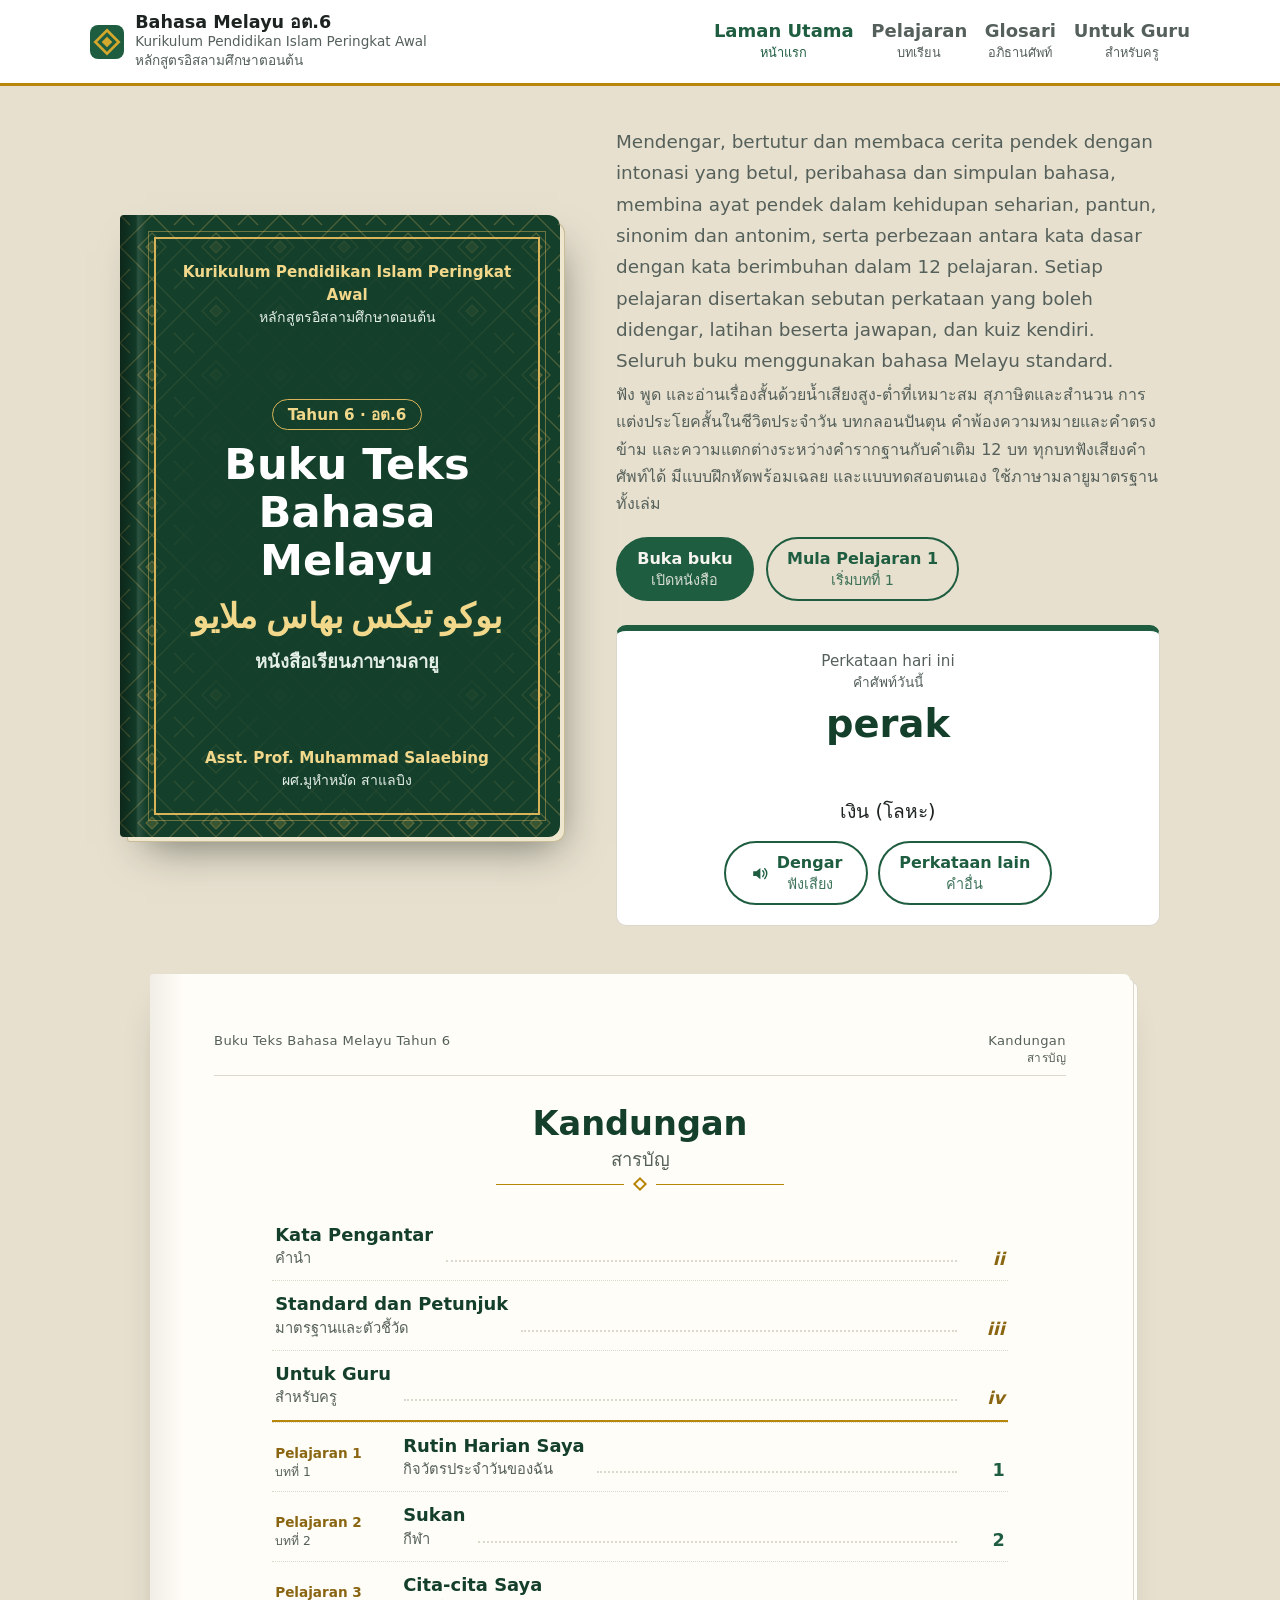
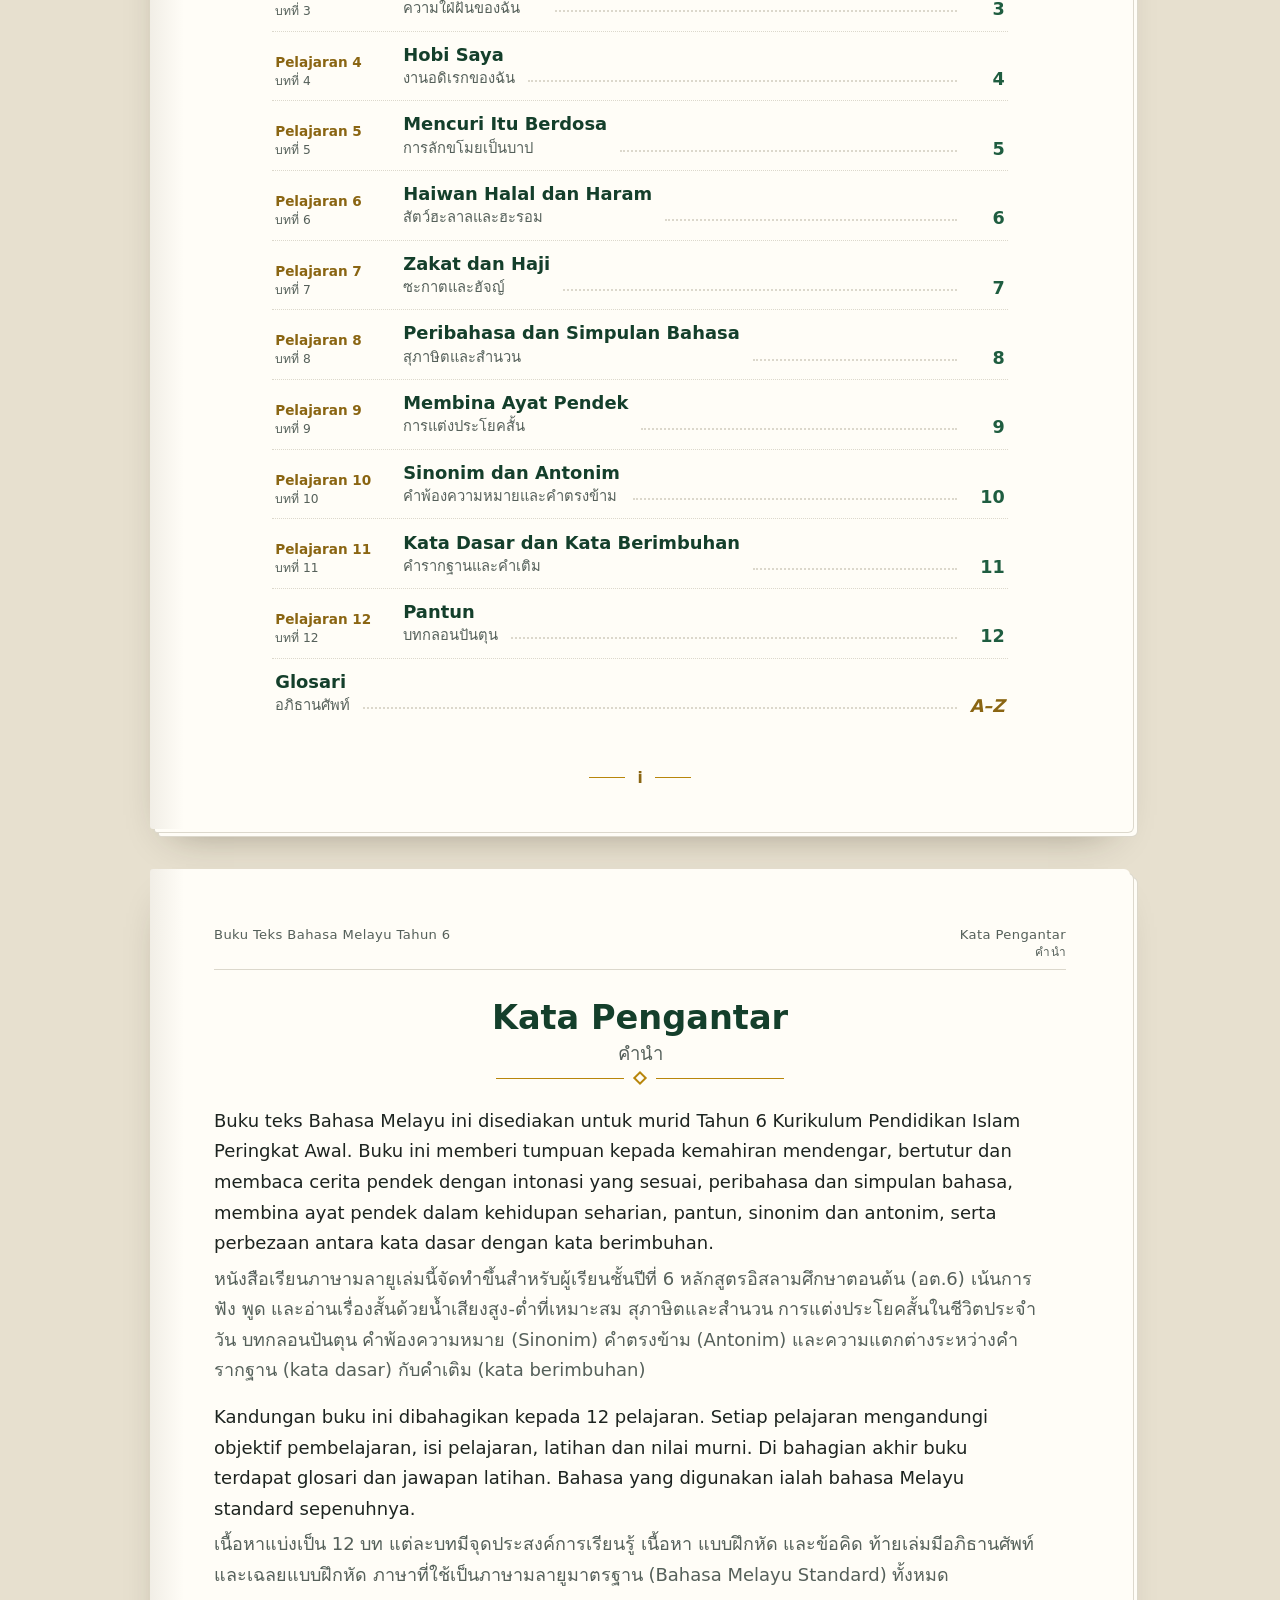
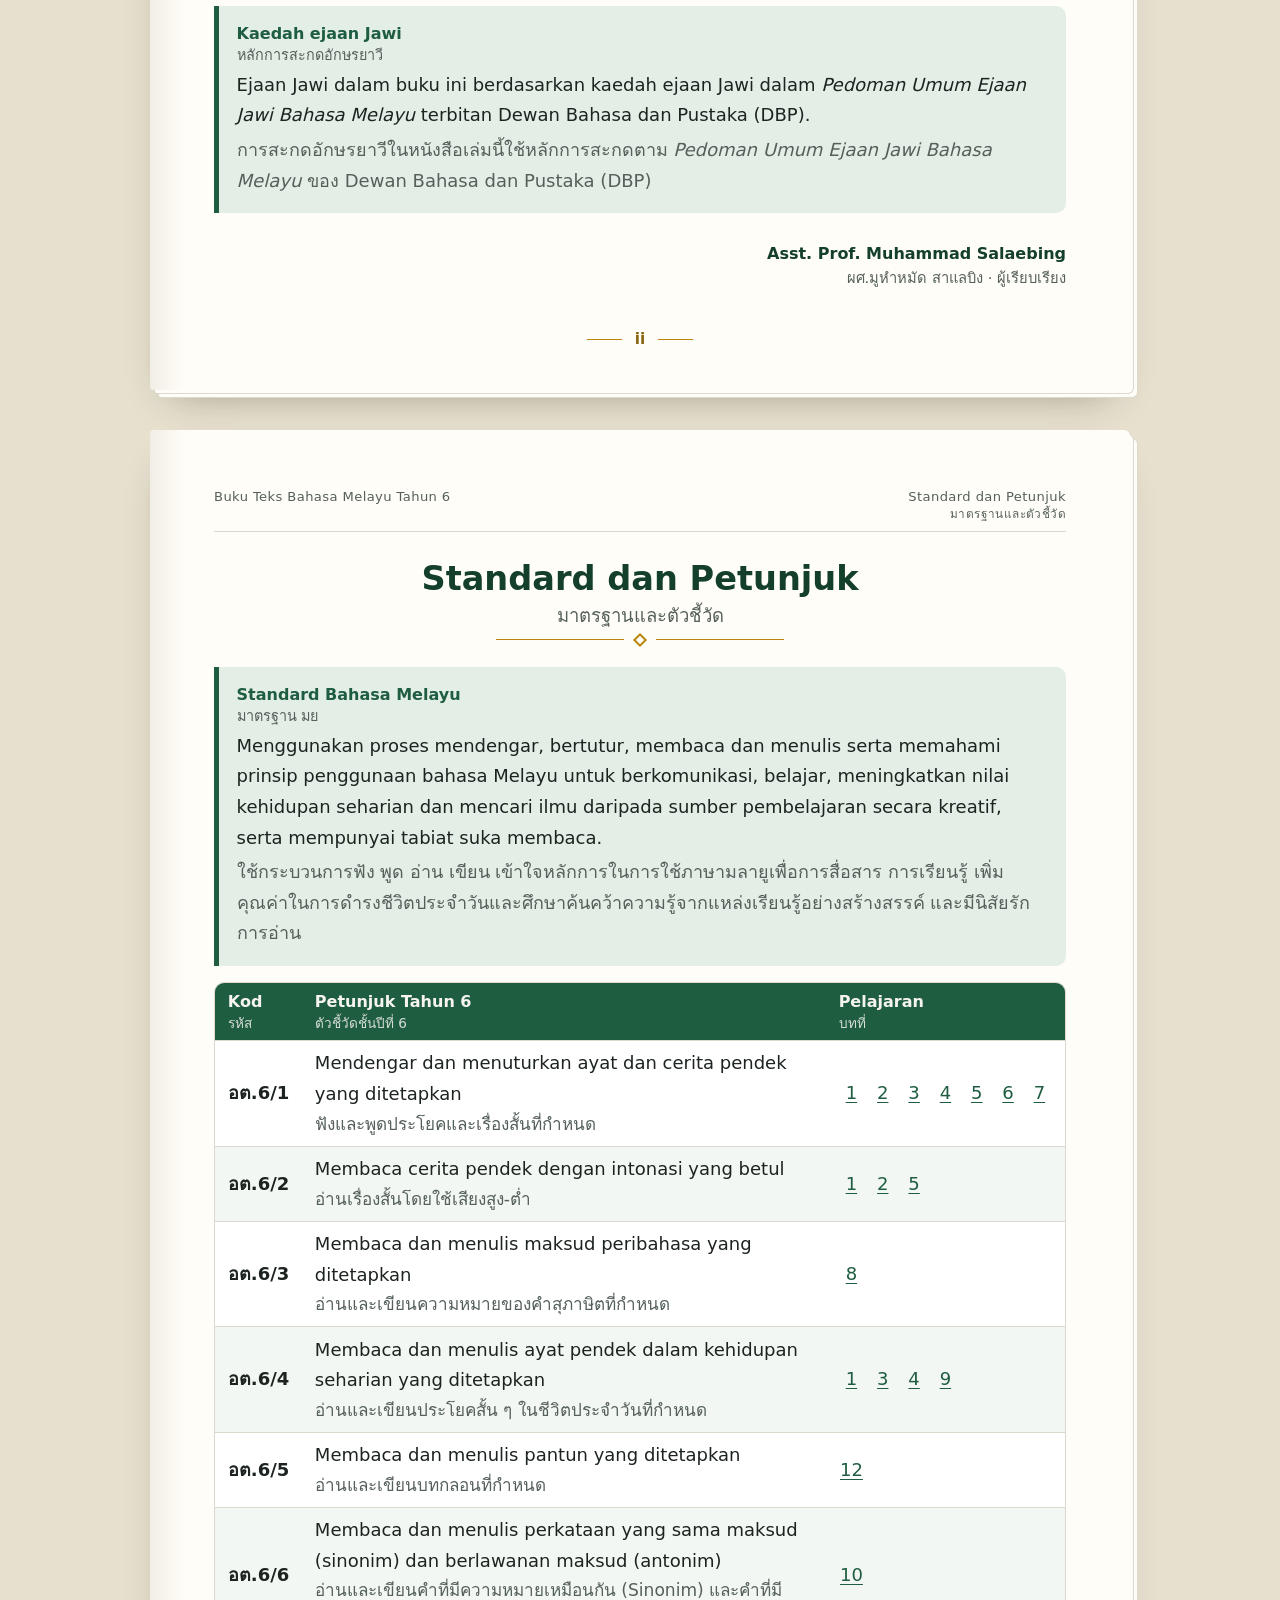
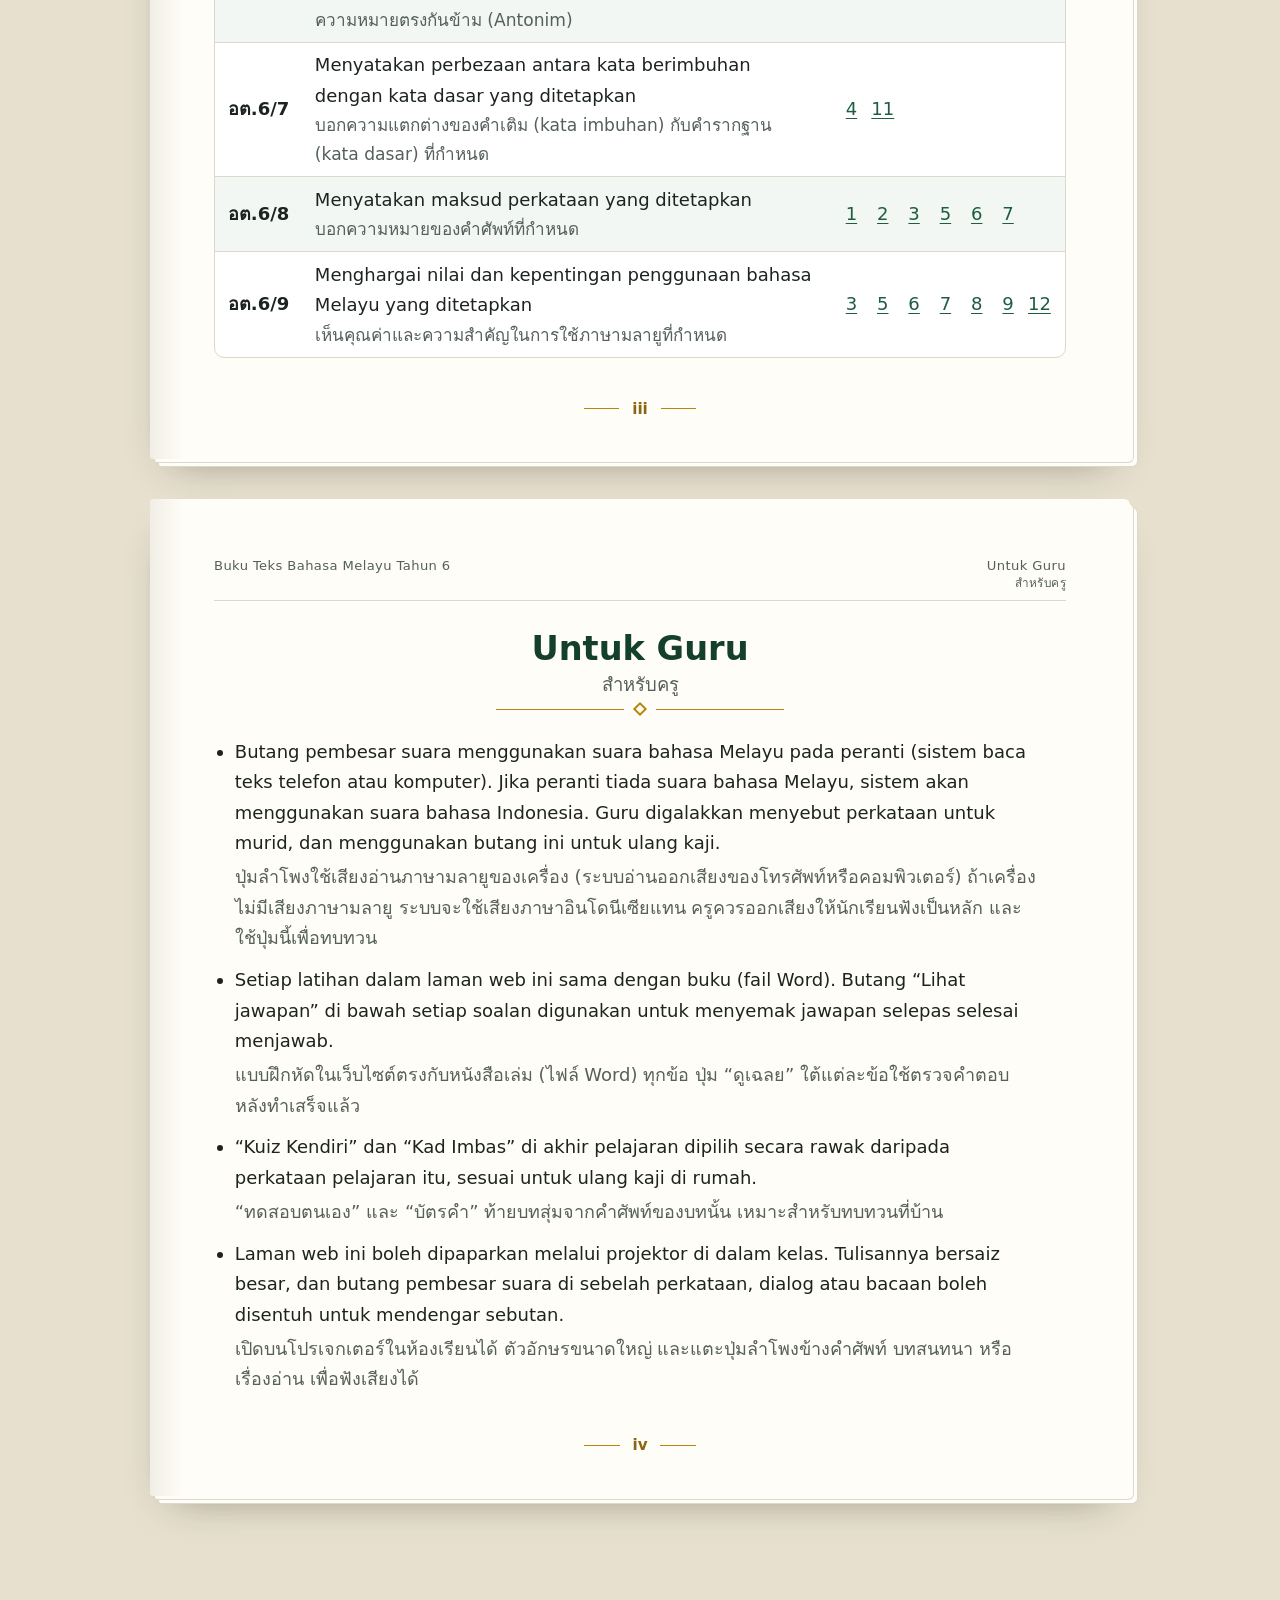
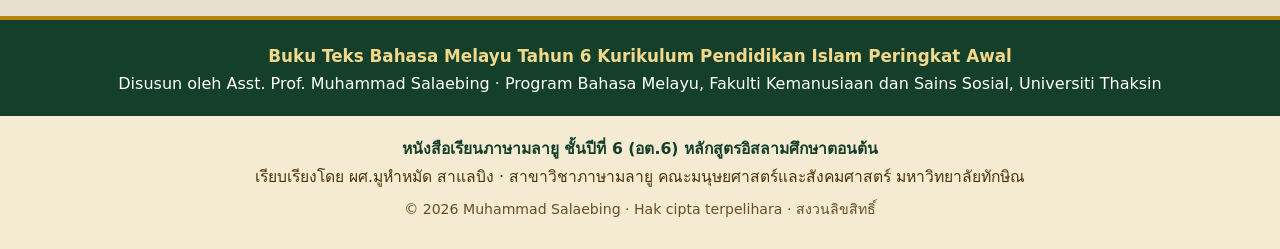
==== index.html @ 243a4817 "Laman buku teks Bahasa Melayu Tahun 6 (12 pelajaran) Laman web buku teks dwibahasa (Melayu–Thai) den" ====
<!doctype html>
<html lang="th">
<head>
<meta charset="utf-8">
<meta name="viewport" content="width=device-width, initial-scale=1">
<meta http-equiv="Content-Security-Policy" content="default-src 'self'; script-src 'self' https://gc.zgo.at; style-src 'self' 'unsafe-inline' https://fonts.googleapis.com; font-src 'self' https://fonts.gstatic.com; img-src 'self' data: https://buku-bm-at6.goatcounter.com; connect-src 'self' https://buku-bm-at6.goatcounter.com; media-src 'self'; object-src 'none'; base-uri 'self'; form-action 'none'; upgrade-insecure-requests">
<meta name="referrer" content="strict-origin-when-cross-origin">
<title>Buku Teks Bahasa Melayu Tahun 6 · หนังสือเรียนภาษามลายู อต.6 — Kurikulum Pendidikan Islam Peringkat Awal · หลักสูตรอิสลามศึกษาตอนต้น</title>
<meta name="description" content="Buku teks Bahasa Melayu Tahun 6 dalam tulisan Rumi dan Jawi: 12 pelajaran, sebutan audio, latihan, kuiz dan PDF. หนังสือเรียนภาษามลายู ชั้นปีที่ 6 (อต.6) หลักสูตรอิสลามศึกษาตอนต้น 12 บท พร้อมเสียงอ่าน แบบฝึกหัด แบบทดสอบ และ PDF">
<link rel="canonical" href="https://salaebing-bahasa.github.io/buku-bm-at6/">
<meta name="author" content="Muhammad Salaebing (ผศ.มูหำหมัด สาแลบิง)">
<meta property="og:type" content="website">
<meta property="og:site_name" content="Buku Teks Bahasa Melayu Tahun 6 · หนังสือเรียนภาษามลายู อต.6">
<meta property="og:title" content="Buku Teks Bahasa Melayu Tahun 6 · หนังสือเรียนภาษามลายู อต.6 — Kurikulum Pendidikan Islam Peringkat Awal · หลักสูตรอิสลามศึกษาตอนต้น">
<meta property="og:description" content="Buku teks Bahasa Melayu Tahun 6 dalam tulisan Rumi dan Jawi: 12 pelajaran, sebutan audio, latihan, kuiz dan PDF. หนังสือเรียนภาษามลายู ชั้นปีที่ 6 (อต.6) หลักสูตรอิสลามศึกษาตอนต้น 12 บท พร้อมเสียงอ่าน แบบฝึกหัด แบบทดสอบ และ PDF">
<meta property="og:url" content="https://salaebing-bahasa.github.io/buku-bm-at6/">
<meta property="og:image" content="https://salaebing-bahasa.github.io/buku-bm-at6/assets/share.png">
<meta property="og:image:width" content="1200">
<meta property="og:image:height" content="630">
<meta property="og:locale" content="th_TH">
<meta property="og:locale:alternate" content="ms_MY">
<meta name="twitter:card" content="summary_large_image">
<script type="application/ld+json">{"@context":"https://schema.org","@type":"Book","name":"Buku Teks Bahasa Melayu Tahun 6","alternateName":"หนังสือเรียนภาษามลายู อต.6","url":"https://salaebing-bahasa.github.io/buku-bm-at6/","inLanguage":["ms","th"],"author":{"@type":"Person","name":"Muhammad Salaebing","alternateName":"ผศ.มูหำหมัด สาแลบิง","jobTitle":"Assistant Professor","affiliation":{"@type":"CollegeOrUniversity","name":"Thaksin University","alternateName":"มหาวิทยาลัยทักษิณ"}},"educationalLevel":"Tahun 6 (อต.6)","audience":{"@type":"EducationalAudience","educationalRole":"student"},"isAccessibleForFree":true,"description":"Buku teks Bahasa Melayu Tahun 6, Kurikulum Pendidikan Islam Peringkat Awal · หนังสือเรียนภาษามลายู ชั้นปีที่ 6 หลักสูตรอิสลามศึกษาตอนต้น","hasPart":[{"@type":"LearningResource","position":1,"name":"Rutin Harian Saya (กิจวัตรประจำวันของฉัน)","url":"https://salaebing-bahasa.github.io/buku-bm-at6/pelajaran/01.html"},{"@type":"LearningResource","position":2,"name":"Sukan (กีฬา)","url":"https://salaebing-bahasa.github.io/buku-bm-at6/pelajaran/02.html"},{"@type":"LearningResource","position":3,"name":"Cita-cita Saya (ความใฝ่ฝันของฉัน)","url":"https://salaebing-bahasa.github.io/buku-bm-at6/pelajaran/03.html"},{"@type":"LearningResource","position":4,"name":"Hobi Saya (งานอดิเรกของฉัน)","url":"https://salaebing-bahasa.github.io/buku-bm-at6/pelajaran/04.html"},{"@type":"LearningResource","position":5,"name":"Mencuri Itu Berdosa (การลักขโมยเป็นบาป)","url":"https://salaebing-bahasa.github.io/buku-bm-at6/pelajaran/05.html"},{"@type":"LearningResource","position":6,"name":"Haiwan Halal dan Haram (สัตว์ฮะลาลและฮะรอม)","url":"https://salaebing-bahasa.github.io/buku-bm-at6/pelajaran/06.html"},{"@type":"LearningResource","position":7,"name":"Zakat dan Haji (ซะกาตและฮัจญ์)","url":"https://salaebing-bahasa.github.io/buku-bm-at6/pelajaran/07.html"},{"@type":"LearningResource","position":8,"name":"Peribahasa dan Simpulan Bahasa (สุภาษิตและสำนวน)","url":"https://salaebing-bahasa.github.io/buku-bm-at6/pelajaran/08.html"},{"@type":"LearningResource","position":9,"name":"Membina Ayat Pendek (การแต่งประโยคสั้น)","url":"https://salaebing-bahasa.github.io/buku-bm-at6/pelajaran/09.html"},{"@type":"LearningResource","position":10,"name":"Sinonim dan Antonim (คำพ้องความหมายและคำตรงข้าม)","url":"https://salaebing-bahasa.github.io/buku-bm-at6/pelajaran/10.html"},{"@type":"LearningResource","position":11,"name":"Kata Dasar dan Kata Berimbuhan (คำรากฐานและคำเติม)","url":"https://salaebing-bahasa.github.io/buku-bm-at6/pelajaran/11.html"},{"@type":"LearningResource","position":12,"name":"Pantun (บทกลอนปันตุน)","url":"https://salaebing-bahasa.github.io/buku-bm-at6/pelajaran/12.html"}]}</script>
<link rel="preconnect" href="https://fonts.googleapis.com"><link rel="preconnect" href="https://fonts.gstatic.com" crossorigin><link href="https://fonts.googleapis.com/css2?family=Bai+Jamjuree:wght@500;600;700&family=Noto+Naskh+Arabic:wght@400;600&family=Sarabun:ital,wght@0,400;0,600;1,400&display=swap" rel="stylesheet">
<link rel="stylesheet" href="assets/style.css">
<link rel="icon" href="assets/favicon.svg" type="image/svg+xml">
</head>
<body>
<a class="skip" href="#isi"><span class="bi"><span lang="ms">Langkau ke kandungan</span><span class="tr">ข้ามไปยังเนื้อหา</span></span></a>
<header class="site-head">
  <a class="brand" href="index.html"><span class="mark" aria-hidden="true"></span><span>Bahasa Melayu อต.6<small lang="ms">Kurikulum Pendidikan Islam Peringkat Awal</small><small>หลักสูตรอิสลามศึกษาตอนต้น</small></span></a>
  <nav aria-label="Menu utama · เมนูหลัก"><a href="index.html" aria-current="page"><span lang="ms">Laman Utama</span><small>หน้าแรก</small></a><a href="index.html#pelajaran"><span lang="ms">Pelajaran</span><small>บทเรียน</small></a><a href="glosari.html"><span lang="ms">Glosari</span><small>อภิธานศัพท์</small></a><a href="index.html#guru"><span lang="ms">Untuk Guru</span><small>สำหรับครู</small></a></nav>
</header>
<main id="isi">

<section class="cover-wrap">
  <div class="cover">
    <div class="cv-frame">
      <p class="cv-top"><span lang="ms">Kurikulum Pendidikan Islam Peringkat Awal</span><span class="cv-th">หลักสูตรอิสลามศึกษาตอนต้น</span></p>
      <div class="cv-mid">
        <p class="cv-year"><span lang="ms">Tahun 6</span> · อต.6</p>
        <h1><span lang="ms">Buku Teks<br>Bahasa Melayu</span></h1>
        <p class="cv-jw" lang="ms-Arab" dir="rtl">بوکو تيکس بهاس ملايو</p>
        <p class="cv-th-title">หนังสือเรียนภาษามลายู</p>
      </div>
      <p class="cv-author"><span lang="ms">Asst. Prof. Muhammad Salaebing</span><span class="cv-th">ผศ.มูหำหมัด สาแลบิง</span></p>
    </div>
  </div>
  <div class="cover-side">
    <div class="dw lede"><p lang="ms">Mendengar, bertutur dan membaca cerita pendek dengan intonasi yang betul, peribahasa dan simpulan bahasa, membina ayat pendek dalam kehidupan seharian, pantun, sinonim dan antonim, serta perbezaan antara kata dasar dengan kata berimbuhan dalam 12 pelajaran. Setiap pelajaran disertakan sebutan perkataan yang boleh didengar, latihan beserta jawapan, dan kuiz kendiri. Seluruh buku menggunakan bahasa Melayu standard.</p><p class="tr">ฟัง พูด และอ่านเรื่องสั้นด้วยน้ำเสียงสูง-ต่ำที่เหมาะสม สุภาษิตและสำนวน การแต่งประโยคสั้นในชีวิตประจำวัน บทกลอนปันตุน คำพ้องความหมายและคำตรงข้าม และความแตกต่างระหว่างคำรากฐานกับคำเติม 12 บท ทุกบทฟังเสียงคำศัพท์ได้ มีแบบฝึกหัดพร้อมเฉลย และแบบทดสอบตนเอง ใช้ภาษามลายูมาตรฐานทั้งเล่ม</p></div>
    <div class="actions"><a class="btn" href="#pelajaran"><span class="bi"><span lang="ms">Buka buku</span><span class="tr">เปิดหนังสือ</span></span></a><a class="btn-ghost" href="pelajaran/01.html"><span class="bi"><span lang="ms">Mula Pelajaran 1</span><span class="tr">เริ่มบทที่ 1</span></span></a></div>
    <figure class="word" aria-live="polite">
      <p class="word-label"><span class="bi"><span lang="ms">Perkataan hari ini</span><span class="tr">คำศัพท์วันนี้</span></span></p>
      <img class="w-pic" id="w-pic" src="" alt="" width="84" height="84" hidden>
      <p class="w-ms" id="w-ms">—</p>
      <p class="w-jw jw" id="w-jw" lang="ms-Arab" dir="rtl"></p>
      <p class="w-th" id="w-th"></p>
      <div class="word-foot"><button type="button" class="btn-ghost" id="w-say"><svg viewBox="0 0 24 24" aria-hidden="true"><path d="M4 9h4l5-4v14l-5-4H4z" fill="currentColor"/><path d="M16 8.5a5 5 0 0 1 0 7M18.5 6a8.5 8.5 0 0 1 0 12" fill="none" stroke="currentColor" stroke-width="1.8" stroke-linecap="round"/></svg><span><span class="bi"><span lang="ms">Dengar</span><span class="tr">ฟังเสียง</span></span></span></button><button type="button" class="btn-ghost" id="w-next"><span class="bi"><span lang="ms">Perkataan lain</span><span class="tr">คำอื่น</span></span></button></div>
    </figure>
  </div>
  <script type="application/json" id="words">[{"ms":"badminton","th":"แบดมินตัน","img":"badminton","unit":2},{"ms":"bangun","th":"ตื่นนอน","img":"bangun","unit":1},{"ms":"berat","th":"หนัก","unit":8},{"ms":"berdosa","th":"เป็นบาป","unit":5},{"ms":"berenang","th":"ว่ายน้ำ","img":"berenang","unit":2},{"ms":"berjumpa","th":"พบกัน","img":"berjumpa","unit":12},{"ms":"berkebun","th":"ทำสวน","img":"berkebun","unit":4},{"ms":"berkhat","th":"เขียนอักษรวิจิตร (คัต)","unit":4},{"ms":"berkuku tajam","th":"มีกรงเล็บแหลมคม","unit":6},{"ms":"berlari","th":"วิ่ง","img":"berlari","unit":2},{"ms":"bersaie","th":"เดินสะแอ","unit":7},{"ms":"bersalah","th":"รู้สึกผิด","unit":5},{"ms":"bersarapan","th":"รับประทานอาหารเช้า","img":"bersarapan","unit":1},{"ms":"bertaring","th":"มีเขี้ยว","unit":6},{"ms":"bertawaf","th":"เดินเวียนรอบกะอ์บะฮ์ (เฏาะวาฟ)","unit":7},{"ms":"berwukuf","th":"พักที่อะเราะฟะฮ์ (วุกูฟ)","unit":7},{"ms":"binatang ternakan","th":"สัตว์เลี้ยงในฟาร์ม ปศุสัตว์","img":"binatang-ternakan","unit":7},{"ms":"bola sepak","th":"ฟุตบอล","img":"bola-sepak","unit":2},{"ms":"budi","th":"ความดี คุณธรรม","unit":12},{"ms":"cita-cita","th":"ความใฝ่ฝัน","unit":3},{"ms":"dijinjing","th":"ถูกหิ้ว (ด้วยมือ)","unit":8},{"ms":"dikenang","th":"ถูกจดจำ ระลึกถึง","unit":12},{"ms":"dipikul","th":"ถูกแบก (ด้วยไหล่)","unit":8},{"ms":"disembelih","th":"ถูกเชือด","unit":6},{"ms":"doktor","th":"แพทย์","img":"doktor","unit":3},{"ms":"emas","th":"ทองคำ","img":"emas","unit":7},{"ms":"fakir miskin","th":"คนยากจนขัดสน","unit":7},{"ms":"guru / ustaz","th":"ครู / ครูสอนศาสนา","img":"guru","unit":3},{"ms":"haiwan","th":"สัตว์","unit":6},{"ms":"hobi","th":"งานอดิเรก","unit":4},{"ms":"imam","th":"อิหม่าม","unit":3},{"ms":"jemaah haji","th":"ผู้แสวงบุญ (ฮุจญาจ)","unit":7},{"ms":"jururawat","th":"พยาบาล","img":"jururawat","unit":3},{"ms":"jurutera","th":"วิศวกร","img":"jurutera","unit":3},{"ms":"kalah","th":"แพ้","img":"kalah","unit":2},{"ms":"kerja rumah","th":"การบ้าน","img":"kerja-rumah","unit":1},{"ms":"mampu","th":"มีความสามารถ","unit":7},{"ms":"melukis","th":"วาดภาพ","img":"melukis","unit":4},{"ms":"memaafkan","th":"ให้อภัย","unit":5},{"ms":"memanah","th":"ยิงธนู","img":"memanah","unit":2},{"ms":"memancing","th":"ตกปลา","img":"memancing","unit":4},{"ms":"memasak","th":"ทำอาหาร","img":"memasak","unit":4},{"ms":"membaca","th":"อ่านหนังสือ","img":"membaca","unit":4},{"ms":"meminta maaf","th":"ขอโทษ","unit":5},{"ms":"memulangkan","th":"ส่งคืน","unit":5},{"ms":"menang","th":"ชนะ","img":"menang","unit":2},{"ms":"mencuri","th":"ขโมย","unit":5},{"ms":"mengaji","th":"อ่านอัลกุรอาน","unit":1},{"ms":"mengambil wuduk","th":"อาบน้ำละหมาด","unit":1},{"ms":"menulis","th":"เขียน","img":"menulis","unit":4},{"ms":"menumpang","th":"อาศัย ขอใช้","unit":12},{"ms":"menunaikan haji","th":"ประกอบพิธีฮัจญ์","unit":7},{"ms":"menunggang kuda","th":"ขี่ม้า","img":"menunggang-kuda","unit":2},{"ms":"nelayan","th":"ชาวประมง","img":"nelayan","unit":3},{"ms":"padi","th":"ข้าวเปลือก","img":"padi","unit":7},{"ms":"pakaian ihram","th":"ชุดเอียะห์รอม","unit":7},{"ms":"pasukan","th":"ทีม","unit":2},{"ms":"peliharaan","th":"สัตว์เลี้ยง","unit":6},{"ms":"pencuri","th":"ขโมย (ผู้ขโมย)","unit":5},{"ms":"peniaga","th":"พ่อค้า แม่ค้า","img":"peniaga","unit":3},{"ms":"perak","th":"เงิน (โลหะ)","unit":7},{"ms":"petani","th":"ชาวนา เกษตรกร","img":"petani","unit":3},{"ms":"polis","th":"ตำรวจ","img":"polis","unit":3},{"ms":"ringan","th":"เบา","img":"ringan","unit":8},{"ms":"rutin harian","th":"กิจวัตรประจำวัน","unit":1},{"ms":"sepak takraw","th":"ตะกร้อ","img":"sepak-takraw","unit":2},{"ms":"sumur","th":"บ่อน้ำ","unit":12},{"ms":"tanpa izin","th":"โดยไม่ได้รับอนุญาต","unit":5},{"ms":"tekun","th":"ขยัน ตั้งใจ","unit":1},{"ms":"zakat fitrah","th":"ซะกาตฟิฏเราะฮ์","unit":7},{"ms":"zakat harta","th":"ซะกาตทรัพย์สิน","unit":7}]</script>
</section>

<article class="sheet" id="pelajaran">
  <p class="running" aria-hidden="true"><span lang="ms">Buku Teks Bahasa Melayu Tahun 6</span><span><span class="bi"><span lang="ms">Kandungan</span><span class="tr">สารบัญ</span></span></span></p>
  <h2 class="sheet-title"><span lang="ms">Kandungan</span><span class="h-th">สารบัญ</span></h2>
  <p class="orn" aria-hidden="true"><span></span></p>
  <ol class="toc"><li class="toc-front"><a href="#pengenalan"><span class="toc-t"><span lang="ms">Kata Pengantar</span><small>คำนำ</small></span><span class="toc-dots"></span><span class="toc-pg">ii</span></a></li><li class="toc-front"><a href="#standard"><span class="toc-t"><span lang="ms">Standard dan Petunjuk</span><small>มาตรฐานและตัวชี้วัด</small></span><span class="toc-dots"></span><span class="toc-pg">iii</span></a></li><li class="toc-front"><a href="#guru"><span class="toc-t"><span lang="ms">Untuk Guru</span><small>สำหรับครู</small></span><span class="toc-dots"></span><span class="toc-pg">iv</span></a></li><li><a href="pelajaran/01.html"><span class="toc-k"><span class="bi"><span lang="ms">Pelajaran 1</span><span class="tr">บทที่ 1</span></span></span><span class="toc-t">Rutin Harian Saya<small>กิจวัตรประจำวันของฉัน</small></span><span class="toc-dots"></span><span class="toc-pg">1</span></a></li><li><a href="pelajaran/02.html"><span class="toc-k"><span class="bi"><span lang="ms">Pelajaran 2</span><span class="tr">บทที่ 2</span></span></span><span class="toc-t">Sukan<small>กีฬา</small></span><span class="toc-dots"></span><span class="toc-pg">2</span></a></li><li><a href="pelajaran/03.html"><span class="toc-k"><span class="bi"><span lang="ms">Pelajaran 3</span><span class="tr">บทที่ 3</span></span></span><span class="toc-t">Cita-cita Saya<small>ความใฝ่ฝันของฉัน</small></span><span class="toc-dots"></span><span class="toc-pg">3</span></a></li><li><a href="pelajaran/04.html"><span class="toc-k"><span class="bi"><span lang="ms">Pelajaran 4</span><span class="tr">บทที่ 4</span></span></span><span class="toc-t">Hobi Saya<small>งานอดิเรกของฉัน</small></span><span class="toc-dots"></span><span class="toc-pg">4</span></a></li><li><a href="pelajaran/05.html"><span class="toc-k"><span class="bi"><span lang="ms">Pelajaran 5</span><span class="tr">บทที่ 5</span></span></span><span class="toc-t">Mencuri Itu Berdosa<small>การลักขโมยเป็นบาป</small></span><span class="toc-dots"></span><span class="toc-pg">5</span></a></li><li><a href="pelajaran/06.html"><span class="toc-k"><span class="bi"><span lang="ms">Pelajaran 6</span><span class="tr">บทที่ 6</span></span></span><span class="toc-t">Haiwan Halal dan Haram<small>สัตว์ฮะลาลและฮะรอม</small></span><span class="toc-dots"></span><span class="toc-pg">6</span></a></li><li><a href="pelajaran/07.html"><span class="toc-k"><span class="bi"><span lang="ms">Pelajaran 7</span><span class="tr">บทที่ 7</span></span></span><span class="toc-t">Zakat dan Haji<small>ซะกาตและฮัจญ์</small></span><span class="toc-dots"></span><span class="toc-pg">7</span></a></li><li><a href="pelajaran/08.html"><span class="toc-k"><span class="bi"><span lang="ms">Pelajaran 8</span><span class="tr">บทที่ 8</span></span></span><span class="toc-t">Peribahasa dan Simpulan Bahasa<small>สุภาษิตและสำนวน</small></span><span class="toc-dots"></span><span class="toc-pg">8</span></a></li><li><a href="pelajaran/09.html"><span class="toc-k"><span class="bi"><span lang="ms">Pelajaran 9</span><span class="tr">บทที่ 9</span></span></span><span class="toc-t">Membina Ayat Pendek<small>การแต่งประโยคสั้น</small></span><span class="toc-dots"></span><span class="toc-pg">9</span></a></li><li><a href="pelajaran/10.html"><span class="toc-k"><span class="bi"><span lang="ms">Pelajaran 10</span><span class="tr">บทที่ 10</span></span></span><span class="toc-t">Sinonim dan Antonim<small>คำพ้องความหมายและคำตรงข้าม</small></span><span class="toc-dots"></span><span class="toc-pg">10</span></a></li><li><a href="pelajaran/11.html"><span class="toc-k"><span class="bi"><span lang="ms">Pelajaran 11</span><span class="tr">บทที่ 11</span></span></span><span class="toc-t">Kata Dasar dan Kata Berimbuhan<small>คำรากฐานและคำเติม</small></span><span class="toc-dots"></span><span class="toc-pg">11</span></a></li><li><a href="pelajaran/12.html"><span class="toc-k"><span class="bi"><span lang="ms">Pelajaran 12</span><span class="tr">บทที่ 12</span></span></span><span class="toc-t">Pantun<small>บทกลอนปันตุน</small></span><span class="toc-dots"></span><span class="toc-pg">12</span></a></li><li class="toc-front"><a href="glosari.html"><span class="toc-t"><span lang="ms">Glosari</span><small>อภิธานศัพท์</small></span><span class="toc-dots"></span><span class="toc-pg">A–Z</span></a></li></ol>
  <p class="folio" aria-hidden="true"><span>i</span></p>
</article>

<article class="sheet" id="pengenalan">
  <p class="running" aria-hidden="true"><span lang="ms">Buku Teks Bahasa Melayu Tahun 6</span><span><span class="bi"><span lang="ms">Kata Pengantar</span><span class="tr">คำนำ</span></span></span></p>
  <h2 class="sheet-title"><span lang="ms">Kata Pengantar</span><span class="h-th">คำนำ</span></h2>
  <p class="orn" aria-hidden="true"><span></span></p>
  <div class="dw prose"><p lang="ms">Buku teks Bahasa Melayu ini disediakan untuk murid Tahun 6 Kurikulum Pendidikan Islam Peringkat Awal. Buku ini memberi tumpuan kepada kemahiran mendengar, bertutur dan membaca cerita pendek dengan intonasi yang sesuai, peribahasa dan simpulan bahasa, membina ayat pendek dalam kehidupan seharian, pantun, sinonim dan antonim, serta perbezaan antara kata dasar dengan kata berimbuhan.</p><p class="tr">หนังสือเรียนภาษามลายูเล่มนี้จัดทำขึ้นสำหรับผู้เรียนชั้นปีที่ 6 หลักสูตรอิสลามศึกษาตอนต้น (อต.6) เน้นการฟัง พูด และอ่านเรื่องสั้นด้วยน้ำเสียงสูง-ต่ำที่เหมาะสม สุภาษิตและสำนวน การแต่งประโยคสั้นในชีวิตประจำวัน บทกลอนปันตุน คำพ้องความหมาย (Sinonim) คำตรงข้าม (Antonim) และความแตกต่างระหว่างคำรากฐาน (kata dasar) กับคำเติม (kata berimbuhan)</p></div><div class="dw prose"><p lang="ms">Kandungan buku ini dibahagikan kepada 12 pelajaran. Setiap pelajaran mengandungi objektif pembelajaran, isi pelajaran, latihan dan nilai murni. Di bahagian akhir buku terdapat glosari dan jawapan latihan. Bahasa yang digunakan ialah bahasa Melayu standard sepenuhnya.</p><p class="tr">เนื้อหาแบ่งเป็น 12 บท แต่ละบทมีจุดประสงค์การเรียนรู้ เนื้อหา แบบฝึกหัด และข้อคิด ท้ายเล่มมีอภิธานศัพท์และเฉลยแบบฝึกหัด ภาษาที่ใช้เป็นภาษามลายูมาตรฐาน (Bahasa Melayu Standard) ทั้งหมด</p></div>
  <aside class="box ejaan"><p class="box-t"><span class="bi"><span lang="ms">Kaedah ejaan Jawi</span><span class="tr">หลักการสะกดอักษรยาวี</span></span></p><p lang="ms">Ejaan Jawi dalam buku ini berdasarkan kaedah ejaan Jawi dalam <em>Pedoman Umum Ejaan Jawi Bahasa Melayu</em> terbitan Dewan Bahasa dan Pustaka (DBP).</p><p class="tr">การสะกดอักษรยาวีในหนังสือเล่มนี้ใช้หลักการสะกดตาม <em>Pedoman Umum Ejaan Jawi Bahasa Melayu</em> ของ Dewan Bahasa dan Pustaka (DBP)</p></aside>
  <p class="sign"><span lang="ms">Asst. Prof. Muhammad Salaebing</span><span class="tr">ผศ.มูหำหมัด สาแลบิง · ผู้เรียบเรียง</span></p>
  <p class="folio" aria-hidden="true"><span>ii</span></p>
</article>

<article class="sheet" id="standard">
  <p class="running" aria-hidden="true"><span lang="ms">Buku Teks Bahasa Melayu Tahun 6</span><span><span class="bi"><span lang="ms">Standard dan Petunjuk</span><span class="tr">มาตรฐานและตัวชี้วัด</span></span></span></p>
  <h2 class="sheet-title"><span lang="ms">Standard dan Petunjuk</span><span class="h-th">มาตรฐานและตัวชี้วัด</span></h2>
  <p class="orn" aria-hidden="true"><span></span></p>
  <aside class="box"><p class="box-t"><span class="bi"><span lang="ms">Standard Bahasa Melayu</span><span class="tr">มาตรฐาน มย</span></span></p><p lang="ms">Menggunakan proses mendengar, bertutur, membaca dan menulis serta memahami prinsip penggunaan bahasa Melayu untuk berkomunikasi, belajar, meningkatkan nilai kehidupan seharian dan mencari ilmu daripada sumber pembelajaran secara kreatif, serta mempunyai tabiat suka membaca.</p><p class="tr">ใช้กระบวนการฟัง พูด อ่าน เขียน เข้าใจหลักการในการใช้ภาษามลายูเพื่อการสื่อสาร การเรียนรู้ เพิ่มคุณค่าในการดำรงชีวิตประจำวันและศึกษาค้นคว้าความรู้จากแหล่งเรียนรู้อย่างสร้างสรรค์ และมีนิสัยรักการอ่าน</p></aside>
  <div class="tbl"><table class="map"><thead><tr><th><span class="bi"><span lang="ms">Kod</span><span class="tr">รหัส</span></span></th><th><span class="bi"><span lang="ms">Petunjuk Tahun 6</span><span class="tr">ตัวชี้วัดชั้นปีที่ 6</span></span></th><th><span class="bi"><span lang="ms">Pelajaran</span><span class="tr">บทที่</span></span></th></tr></thead><tbody><tr><td class="code">อต.6/1</td><td><span lang="ms">Mendengar dan menuturkan ayat dan cerita pendek yang ditetapkan</span><span class="td-th">ฟังและพูดประโยคและเรื่องสั้นที่กำหนด</span></td><td><a href="pelajaran/01.html">1</a> <a href="pelajaran/02.html">2</a> <a href="pelajaran/03.html">3</a> <a href="pelajaran/04.html">4</a> <a href="pelajaran/05.html">5</a> <a href="pelajaran/06.html">6</a> <a href="pelajaran/07.html">7</a></td></tr><tr><td class="code">อต.6/2</td><td><span lang="ms">Membaca cerita pendek dengan intonasi yang betul</span><span class="td-th">อ่านเรื่องสั้นโดยใช้เสียงสูง-ต่ำ</span></td><td><a href="pelajaran/01.html">1</a> <a href="pelajaran/02.html">2</a> <a href="pelajaran/05.html">5</a></td></tr><tr><td class="code">อต.6/3</td><td><span lang="ms">Membaca dan menulis maksud peribahasa yang ditetapkan</span><span class="td-th">อ่านและเขียนความหมายของคำสุภาษิตที่กำหนด</span></td><td><a href="pelajaran/08.html">8</a></td></tr><tr><td class="code">อต.6/4</td><td><span lang="ms">Membaca dan menulis ayat pendek dalam kehidupan seharian yang ditetapkan</span><span class="td-th">อ่านและเขียนประโยคสั้น ๆ ในชีวิตประจำวันที่กำหนด</span></td><td><a href="pelajaran/01.html">1</a> <a href="pelajaran/03.html">3</a> <a href="pelajaran/04.html">4</a> <a href="pelajaran/09.html">9</a></td></tr><tr><td class="code">อต.6/5</td><td><span lang="ms">Membaca dan menulis pantun yang ditetapkan</span><span class="td-th">อ่านและเขียนบทกลอนที่กำหนด</span></td><td><a href="pelajaran/12.html">12</a></td></tr><tr><td class="code">อต.6/6</td><td><span lang="ms">Membaca dan menulis perkataan yang sama maksud (sinonim) dan berlawanan maksud (antonim)</span><span class="td-th">อ่านและเขียนคำที่มีความหมายเหมือนกัน (Sinonim) และคำที่มีความหมายตรงกันข้าม (Antonim)</span></td><td><a href="pelajaran/10.html">10</a></td></tr><tr><td class="code">อต.6/7</td><td><span lang="ms">Menyatakan perbezaan antara kata berimbuhan dengan kata dasar yang ditetapkan</span><span class="td-th">บอกความแตกต่างของคำเติม (kata imbuhan) กับคำรากฐาน (kata dasar) ที่กำหนด</span></td><td><a href="pelajaran/04.html">4</a> <a href="pelajaran/11.html">11</a></td></tr><tr><td class="code">อต.6/8</td><td><span lang="ms">Menyatakan maksud perkataan yang ditetapkan</span><span class="td-th">บอกความหมายของคำศัพท์ที่กำหนด</span></td><td><a href="pelajaran/01.html">1</a> <a href="pelajaran/02.html">2</a> <a href="pelajaran/03.html">3</a> <a href="pelajaran/05.html">5</a> <a href="pelajaran/06.html">6</a> <a href="pelajaran/07.html">7</a></td></tr><tr><td class="code">อต.6/9</td><td><span lang="ms">Menghargai nilai dan kepentingan penggunaan bahasa Melayu yang ditetapkan</span><span class="td-th">เห็นคุณค่าและความสำคัญในการใช้ภาษามลายูที่กำหนด</span></td><td><a href="pelajaran/03.html">3</a> <a href="pelajaran/05.html">5</a> <a href="pelajaran/06.html">6</a> <a href="pelajaran/07.html">7</a> <a href="pelajaran/08.html">8</a> <a href="pelajaran/09.html">9</a> <a href="pelajaran/12.html">12</a></td></tr></tbody></table></div>
  <p class="folio" aria-hidden="true"><span>iii</span></p>
</article>

<article class="sheet" id="guru">
  <p class="running" aria-hidden="true"><span lang="ms">Buku Teks Bahasa Melayu Tahun 6</span><span><span class="bi"><span lang="ms">Untuk Guru</span><span class="tr">สำหรับครู</span></span></span></p>
  <h2 class="sheet-title"><span lang="ms">Untuk Guru</span><span class="h-th">สำหรับครู</span></h2>
  <p class="orn" aria-hidden="true"><span></span></p>
  <ul class="bul prose guru">
    <li><p lang="ms">Butang pembesar suara menggunakan suara bahasa Melayu pada peranti (sistem baca teks telefon atau komputer). Jika peranti tiada suara bahasa Melayu, sistem akan menggunakan suara bahasa Indonesia. Guru digalakkan menyebut perkataan untuk murid, dan menggunakan butang ini untuk ulang kaji.</p><p class="tr">ปุ่มลำโพงใช้เสียงอ่านภาษามลายูของเครื่อง (ระบบอ่านออกเสียงของโทรศัพท์หรือคอมพิวเตอร์) ถ้าเครื่องไม่มีเสียงภาษามลายู ระบบจะใช้เสียงภาษาอินโดนีเซียแทน ครูควรออกเสียงให้นักเรียนฟังเป็นหลัก และใช้ปุ่มนี้เพื่อทบทวน</p></li>
    <li><p lang="ms">Setiap latihan dalam laman web ini sama dengan buku (fail Word). Butang “Lihat jawapan” di bawah setiap soalan digunakan untuk menyemak jawapan selepas selesai menjawab.</p><p class="tr">แบบฝึกหัดในเว็บไซต์ตรงกับหนังสือเล่ม (ไฟล์ Word) ทุกข้อ ปุ่ม “ดูเฉลย” ใต้แต่ละข้อใช้ตรวจคำตอบหลังทำเสร็จแล้ว</p></li>
    <li><p lang="ms">“Kuiz Kendiri” dan “Kad Imbas” di akhir pelajaran dipilih secara rawak daripada perkataan pelajaran itu, sesuai untuk ulang kaji di rumah.</p><p class="tr">“ทดสอบตนเอง” และ “บัตรคำ” ท้ายบทสุ่มจากคำศัพท์ของบทนั้น เหมาะสำหรับทบทวนที่บ้าน</p></li>
    <li><p lang="ms">Laman web ini boleh dipaparkan melalui projektor di dalam kelas. Tulisannya bersaiz besar, dan butang pembesar suara di sebelah perkataan, dialog atau bacaan boleh disentuh untuk mendengar sebutan.</p><p class="tr">เปิดบนโปรเจกเตอร์ในห้องเรียนได้ ตัวอักษรขนาดใหญ่ และแตะปุ่มลำโพงข้างคำศัพท์ บทสนทนา หรือเรื่องอ่าน เพื่อฟังเสียงได้</p></li>
  </ul>
  <p class="folio" aria-hidden="true"><span>iv</span></p>
</article>
</main>
<footer class="site-foot">
  <div class="foot-ms" lang="ms">
    <p>Buku Teks Bahasa Melayu Tahun 6 Kurikulum Pendidikan Islam Peringkat Awal</p>
    <p>Disusun oleh Asst. Prof. Muhammad Salaebing · Program Bahasa Melayu, Fakulti Kemanusiaan dan Sains Sosial, Universiti Thaksin</p>
  </div>
  <div class="foot-th">
    <p>หนังสือเรียนภาษามลายู ชั้นปีที่ 6 (อต.6) หลักสูตรอิสลามศึกษาตอนต้น</p>
    <p>เรียบเรียงโดย ผศ.มูหำหมัด สาแลบิง · สาขาวิชาภาษามลายู คณะมนุษยศาสตร์และสังคมศาสตร์ มหาวิทยาลัยทักษิณ</p>
    <p class="copy">© 2026 Muhammad Salaebing · <span lang="ms">Hak cipta terpelihara</span> · สงวนลิขสิทธิ์</p>
  </div>
</footer>
<script src="assets/app.js"></script>
<script data-goatcounter="https://buku-bm-at6.goatcounter.com/count" async src="https://gc.zgo.at/count.js"></script>
</body>
</html>
---- assets/style.css ----
/* Bahasa Melayu อต.๑ — hijau pandan + emas */
:root {
  --paper: #F6F4EE;
  --surface: #FFFFFF;
  --ink: #1D2420;
  --ink-soft: #55605A;
  --green: #1F5D40;
  --green-deep: #143F2B;
  --green-soft: #E3EEE7;
  --gold: #8A6512;
  --gold-line: #B8860B;
  --gold-soft: #F5EBD2;
  --line: #DCD8CC;
  --desk: #E7E0CF;
  --sheet: #FFFDF7;
  --fold: #EADBB0;
  --ok: #1F6B3F;
  --ok-bg: #DFF0E5;
  --no: #9B2C2C;
  --no-bg: #F7E3E3;
  --radius: 10px;
  --measure: 72ch;
  --f-head: "Bai Jamjuree", "Sarabun", system-ui, sans-serif;
  --f-body: "Sarabun", system-ui, sans-serif;
  --f-jawi: "Noto Naskh Arabic", "Traditional Arabic", serif;
  color-scheme: light;
}
@media (prefers-color-scheme: dark) {
  :root:not([data-theme="light"]) {
    --paper: #141A17; --surface: #1C2420; --ink: #EAF0EC; --ink-soft: #B3BFB8;
    --green: #8FD1AE; --green-deep: #BFE8D1; --green-soft: #22352B;
    --gold: #E3C06A; --gold-line: #B8913A; --gold-soft: #3A3120; --line: #33403A;
    --desk: #0D1310; --sheet: #19211D; --fold: #4A3F26;
    --ok: #8FD3A6; --ok-bg: #1F3A29; --no: #F0A3A3; --no-bg: #4A2323;
    color-scheme: dark;
  }
}
:root[data-theme="dark"] {
  --paper: #141A17; --surface: #1C2420; --ink: #EAF0EC; --ink-soft: #B3BFB8;
  --green: #8FD1AE; --green-deep: #BFE8D1; --green-soft: #22352B;
  --gold: #E3C06A; --gold-line: #B8913A; --gold-soft: #3A3120; --line: #33403A;
  --desk: #0D1310; --sheet: #19211D; --fold: #4A3F26;
  --ok: #8FD3A6; --ok-bg: #1F3A29; --no: #F0A3A3; --no-bg: #4A2323;
  color-scheme: dark;
}

* { box-sizing: border-box; }
html { scroll-behavior: smooth; -webkit-text-size-adjust: 100%; }
body { margin: 0; background: var(--desk); color: var(--ink); font: 400 1.125rem/1.7 var(--f-body); }
a { color: var(--green); text-underline-offset: 3px; }
h1, h2, h3, h4 { font-family: var(--f-head); line-height: 1.3; color: var(--green-deep); }
strong { font-weight: 600; }
.jw, [lang="ms-Arab"] { font-family: var(--f-jawi); font-size: 1.15em; line-height: 2; unicode-bidi: isolate; }
:focus-visible { outline: 3px solid var(--gold-line); outline-offset: 2px; border-radius: 4px; }

.skip { position: absolute; left: -999px; top: 0; background: var(--green); color: #fff; padding: .5rem 1rem; z-index: 10; }
.skip:focus { left: 1rem; }

/* หัวและท้ายเว็บ */
.site-head { display: flex; flex-wrap: wrap; gap: .5rem 1.5rem; align-items: center; justify-content: space-between; padding: .75rem max(16px, calc((100% - 1100px) / 2)); background: var(--surface); border-bottom: 3px solid var(--gold-line); }
.brand { display: flex; gap: .7rem; align-items: center; text-decoration: none; color: var(--ink); font: 600 1.1rem/1.2 var(--f-head); }
.brand small { display: block; font: 400 .85rem var(--f-body); color: var(--ink-soft); }
.mark { width: 34px; height: 34px; border-radius: 8px; background: var(--green) url("favicon.svg") center/cover; flex: none; }
.site-head nav { display: flex; gap: 1.1rem; flex-wrap: wrap; }
.site-head nav a { text-decoration: none; color: var(--ink-soft); font-weight: 600; display: flex; flex-direction: column; align-items: center; line-height: 1.2; }
.site-head nav a small { font: 400 .8rem var(--f-body); }
.site-head nav a:hover, .site-head nav a[aria-current] { color: var(--green); }
/* สองภาษา: มลายูก่อน ไทยตามหลัง */
.tr { color: var(--ink-soft); font-weight: 400; }
.bi { display: inline-flex; flex-direction: column; vertical-align: top; line-height: 1.35; }
.bi > .tr { font-size: .9em; margin-top: .1rem; }
.btn .bi, .btn-ghost .bi { align-items: center; }
.btn, .btn-ghost { border-radius: 16px; }
.word-foot .btn-ghost { min-width: 9rem; justify-content: center; }
th .bi > .tr { color: inherit; opacity: .85; font-size: .85em; }
.crumb p { margin: 0; }
.crumb p.tr { font-size: .9em; }
.pager .bi { display: flex; }
.pager .next .bi { align-items: flex-end; }
.skip .tr { color: inherit; }
.btn .tr, .btn-ghost .tr, .pager .tr { color: inherit; opacity: .85; }
.h-th { display: block; font: 500 .62em/1.4 var(--f-body); color: var(--ink-soft); margin-top: .1rem; }
.dw { margin: 0 0 1rem; }
.dw p { margin: 0; }
.dw p.tr { margin-top: .3rem; }
.dw.lede p.tr { font-size: 1rem; }
.guru li p { margin: 0; }
.guru li p.tr { margin: .2rem 0 .7rem; }
.td-th { display: block; color: var(--ink-soft); font-size: .95em; }
.sc-th { display: block; font-size: .6em; color: var(--ink-soft); }
main { max-width: 1100px; margin: 0 auto; padding: 1.5rem 16px 3rem; }
/* ท้ายเว็บ: แถบมลายู (เขียวเข้ม) + แถบไทย (ทองอ่อน) */
.site-foot { margin-top: 2rem; text-align: center; border-top: 4px solid #B8860B; }
.site-foot p { margin: .15rem 0; }
.site-foot .foot-ms { background: #143F2B; color: #FFFFFF; padding: 1.3rem 16px 1.1rem; }
.site-foot .foot-ms p { font: 500 1rem/1.55 var(--f-head); color: #FFFFFF; }
.site-foot .foot-ms p:first-child { font-weight: 600; font-size: 1.05rem; color: #F2D88B; }
.site-foot .foot-th { background: #F5EBD2; padding: 1.1rem 16px 1.6rem; }
.site-foot .foot-th p { font: 400 .98rem/1.6 var(--f-body); color: #4A3608; }
.site-foot .foot-th p:first-child { font-weight: 600; color: #143F2B; }
.site-foot .foot-th p.copy { margin-top: .6rem; font-size: .88rem; opacity: .85; }

/* ปุ่ม */
.btn, .btn-ghost { display: inline-flex; align-items: center; gap: .45rem; border-radius: 999px; padding: .55rem 1.2rem; font: 600 1rem var(--f-body); text-decoration: none; cursor: pointer; border: 2px solid var(--green); }
.btn { background: var(--green); color: var(--paper); }
.btn-ghost { background: transparent; color: var(--green); }
.btn:hover { background: var(--green-deep); border-color: var(--green-deep); }
.btn-ghost:hover { background: var(--green-soft); }
.btn-ghost svg { width: 1.2em; height: 1.2em; }
.actions { display: flex; flex-wrap: wrap; gap: .75rem; margin-top: 1.25rem; }

/* หน้าแรก */
.hero { display: grid; grid-template-columns: 1.4fr 1fr; gap: 2rem; align-items: center; padding: 1.5rem 0 2rem; }
.kicker { margin: 0 0 .3rem; color: var(--gold); font: 600 .95rem var(--f-head); letter-spacing: .02em; }
.hero h1 { font-size: clamp(2rem, 5vw, 3rem); margin: 0; }
.ms-title { display: block; font-size: .55em; color: var(--gold); font-weight: 600; margin-top: .3rem; }
.jw-title { font-size: 1.8rem; margin: .3rem 0 0; color: var(--green); text-align: left; }
.lede { font-size: 1.15rem; color: var(--ink-soft); max-width: 52ch; }
.word { margin: 0; background: var(--surface); border: 1px solid var(--line); border-top: 6px solid var(--green); border-radius: var(--radius); padding: 1.25rem 1.5rem; text-align: center; }
.word-label { margin: 0; color: var(--ink-soft); font-size: .95rem; }
.w-ms { font: 700 2.4rem/1.2 var(--f-head); color: var(--green-deep); margin: .6rem 0 0; overflow-wrap: anywhere; }
.w-jw { font-size: 2rem; margin: 0; min-height: 1.5em; }
.w-th { font-size: 1.2rem; margin: 0 0 .8rem; }
.word-foot { display: flex; gap: .6rem; justify-content: center; flex-wrap: wrap; }

.block { margin-top: 2.5rem; }
.block h2 { font-size: 1.6rem; border-bottom: 2px solid var(--gold-line); padding-bottom: .3rem; }
.prose { max-width: var(--measure); }
.unit-cards { list-style: none; padding: 0; margin: 0; display: grid; grid-template-columns: repeat(auto-fill, minmax(230px, 1fr)); gap: .9rem; }
.unit-cards a { display: grid; grid-template-columns: auto 1fr; gap: 0 .9rem; height: 100%; padding: 1rem 1.1rem; background: var(--surface); border: 1px solid var(--line); border-radius: var(--radius); text-decoration: none; color: var(--ink); transition: border-color .15s, transform .15s; }
.unit-cards a:hover { border-color: var(--green); transform: translateY(-2px); }
.c-num { grid-row: span 2; width: 2.4rem; height: 2.4rem; border-radius: 50%; background: var(--green); color: var(--paper); display: grid; place-items: center; font: 700 1.2rem var(--f-head); }
.c-title { font: 600 1.1rem/1.35 var(--f-head); color: var(--green-deep); }
.c-th { color: var(--ink-soft); font-size: 1rem; }
.map .code { white-space: nowrap; font-weight: 600; }
.map td:last-child { white-space: nowrap; }
.map td:last-child a { display: inline-block; min-width: 1.6rem; text-align: center; }

/* หน้าบทเรียน */
.crumb { font-size: .95rem; color: var(--ink-soft); }
.crumb a { color: var(--ink-soft); }
.unit-head { margin: 1rem 0 1.25rem; }
.unit-head h1 { font-size: clamp(1.9rem, 5vw, 2.6rem); margin: 0; }
.th-title { font-size: 1.25rem; color: var(--ink-soft); margin: .1rem 0 .6rem; }
.chips { list-style: none; padding: 0; margin: 0; display: flex; flex-wrap: wrap; gap: .4rem; }
.chips li { background: var(--gold-soft); color: var(--gold); border-radius: 999px; padding: .1rem .7rem; font-size: .9rem; font-weight: 600; cursor: help; }
.sec { margin-top: 2.2rem; }
.sec > h3 { font-size: 1.4rem; border-bottom: 2px solid var(--gold-line); padding-bottom: .3rem; margin-bottom: .9rem; }
.sec h4 { font-size: 1.2rem; text-align: center; margin: .2rem 0 .6rem; }
.hint { color: var(--ink-soft); font-size: .95rem; margin: .2rem 0 .7rem; }

.box { background: var(--green-soft); border-left: 5px solid var(--green); border-radius: 0 var(--radius) var(--radius) 0; padding: .8rem 1.1rem; margin: 1rem 0; }
.box p { margin: .25rem 0; }
.box ul { margin: .3rem 0; padding-left: 1.3rem; }
.box-t { font: 600 1rem var(--f-head); color: var(--green); }
.box.note, .box.nilai { background: var(--gold-soft); border-left-color: var(--gold-line); }
.box.note .box-t, .box.nilai .box-t { color: var(--gold); }
.box.nilai { margin-top: 2.2rem; }
.box.nilai .nilai-th { margin-top: .45rem; }

/* ตาราง */
.tbl { overflow-x: auto; margin: .8rem 0; border: 1px solid var(--line); border-radius: var(--radius); background: var(--surface); }
table { width: 100%; border-collapse: collapse; }
th { background: var(--green); color: var(--paper); text-align: left; font: 600 1rem var(--f-head); padding: .5rem .8rem; }
:root[data-theme="dark"] th { color: #10261A; }
@media (prefers-color-scheme: dark) { :root:not([data-theme="light"]) th { color: #10261A; } }
td { padding: .45rem .8rem; border-top: 1px solid var(--line); vertical-align: middle; }
tbody tr:nth-child(even) td { background: color-mix(in srgb, var(--green-soft) 45%, transparent); }
td.n { width: 3rem; color: var(--ink-soft); text-align: center; }
td.b { font-weight: 600; }
td.big { font-size: 1.9rem; text-align: center; font-weight: 600; color: var(--green-deep); white-space: nowrap; }
td.jw-cell { text-align: right; font-size: 1.15rem; white-space: nowrap; }
td.jw-cell .jw { font-size: 1.3em; }
td.big.jw-cell { text-align: center; }
td.big.jw-cell .jw { font-size: 1.2em; }
td.ms { font-weight: 600; white-space: nowrap; }
td.ms > span { margin-right: .3rem; }

/* ปุ่มฟังเสียง */
.say { display: inline-grid; place-items: center; width: 2rem; height: 2rem; padding: 0; vertical-align: middle; border: 1px solid var(--line); border-radius: 50%; background: var(--surface); color: var(--green); cursor: pointer; }
.say svg { width: 1.05rem; height: 1.05rem; }
.say:hover, .say.on { background: var(--green); color: var(--paper); border-color: var(--green); }
.no-voice .say, .no-voice .say-long, .no-voice #w-say { display: none; }
.say-long { margin-top: .5rem; }

/* ตารางตัวอักษร */
.letters { list-style: none; padding: 0; margin: 0; display: grid; grid-template-columns: repeat(var(--cols), minmax(0, 1fr)); gap: .5rem; }
.letters.rtl { direction: rtl; }
.tile { width: 100%; display: flex; flex-direction: column; align-items: center; justify-content: center; gap: .1rem; min-height: 5.2rem; padding: .4rem .2rem; background: var(--surface); border: 1px solid var(--line); border-radius: var(--radius); cursor: pointer; color: var(--green-deep); font: inherit; }
.tile:hover, .tile.on { border-color: var(--green); background: var(--green-soft); }
.glyph { font: 700 2rem/1.2 var(--f-head); }
.tile.is-jw .glyph { font: 600 2.3rem/1.5 var(--f-jawi); }
.nm { font-size: .9rem; color: var(--ink-soft); direction: ltr; }

/* บทสนทนา เรื่องอ่าน ปันตุน */
.dialog { margin: 1rem 0; background: var(--surface); border: 1px solid var(--line); border-radius: var(--radius); padding: .7rem 1rem; }
.dialog figcaption { color: var(--ink-soft); font-size: .95rem; margin-bottom: .4rem; }
.turn { display: grid; grid-template-columns: 6.5rem 1fr; gap: .8rem; padding: .3rem 0; align-items: baseline; }
.turn + .turn { border-top: 1px dashed var(--line); }
.who { font-weight: 600; color: var(--gold); }
.reading { background: var(--surface); border: 1px solid var(--line); border-radius: var(--radius); padding: 1rem 1.3rem; margin: 1rem 0; }
.reading p { text-indent: 2em; margin: .3rem 0; font-size: 1.2rem; line-height: 1.85; }
.pantun { margin: 1rem auto; width: fit-content; max-width: 100%; font-style: italic; font-size: 1.15rem; border-left: 4px solid var(--gold-line); padding: .3rem 1rem; }
.bul { padding-left: 1.3rem; }
.bul li { margin: .3rem 0; }

/* แบบฝึกหัด */
.latihan { padding-left: 1.6rem; }
.latihan > li { margin-bottom: 1.2rem; }
.latihan > li::marker { font-weight: 700; color: var(--green); }
.q { font-weight: 600; margin: 0 0 .3rem; }
.items { padding-left: 1.4rem; margin: .2rem 0; list-style: decimal; }
.items li { margin: .15rem 0; }
.blank { display: inline-block; width: 4.5rem; border-bottom: 2px solid var(--ink-soft); margin: 0 .2rem; vertical-align: -.15em; }
.write { height: calc(var(--n) * 2.2rem); background: repeating-linear-gradient(transparent 0 calc(2.2rem - 1px), var(--line) calc(2.2rem - 1px) 2.2rem); margin: .4rem 0; max-width: 40rem; }
.ans { margin-top: .4rem; }
.ans summary { display: inline-block; cursor: pointer; color: var(--green); font-weight: 600; border: 1px solid var(--green); border-radius: 999px; padding: .1rem .9rem; font-size: .95rem; list-style: none; }
.ans summary::-webkit-details-marker { display: none; }
.ans[open] summary { background: var(--green); color: var(--paper); }
.ans p { background: var(--ok-bg); color: var(--ok); border-radius: var(--radius); padding: .5rem .9rem; margin: .5rem 0 0; }

/* ทดสอบตนเอง */
.quiz { background: var(--surface); border: 1px solid var(--line); border-radius: var(--radius); padding: 1.1rem 1.2rem; }
.qz-prog { color: var(--ink-soft); font-size: .95rem; margin: 0; }
.qz-word { font: 700 2rem/1.3 var(--f-head); color: var(--green-deep); margin: .3rem 0; display: flex; gap: .6rem; align-items: center; flex-wrap: wrap; }
.qz-word .jw { font-size: .85em; font-weight: 400; color: var(--ink-soft); }
.qz-opts { display: grid; grid-template-columns: repeat(2, minmax(0, 1fr)); gap: .6rem; margin: .8rem 0; }
.qz-opts button { font: inherit; text-align: left; padding: .65rem .9rem; border-radius: var(--radius); border: 1px solid var(--line); background: var(--paper); color: var(--ink); cursor: pointer; }
.qz-opts button:hover:not(:disabled) { border-color: var(--green); }
.qz-opts button.right { background: var(--ok-bg); border-color: var(--ok); color: var(--ok); font-weight: 600; }
.qz-opts button.wrong { background: var(--no-bg); border-color: var(--no); color: var(--no); }
.qz-fb { min-height: 1.7em; margin: 0 0 .5rem; font-weight: 600; }
.qz-score { font: 700 1.6rem var(--f-head); color: var(--green); margin: .2rem 0 .8rem; }

/* บัตรคำ */
.cards { display: grid; grid-template-columns: repeat(auto-fill, minmax(160px, 1fr)); gap: .7rem; }
.card { perspective: 800px; height: 7.5rem; border: 0; padding: 0; background: none; cursor: pointer; font: inherit; color: inherit; }
.card-in { position: relative; display: block; width: 100%; height: 100%; transition: transform .4s; transform-style: preserve-3d; }
.card.flip .card-in { transform: rotateY(180deg); }
.face { position: absolute; inset: 0; display: flex; flex-direction: column; align-items: center; justify-content: center; padding: .5rem; border-radius: var(--radius); backface-visibility: hidden; border: 1px solid var(--line); text-align: center; }
.face.front { background: var(--surface); font: 700 1.35rem var(--f-head); color: var(--green-deep); overflow-wrap: anywhere; }
.face.back { background: var(--green); color: var(--paper); transform: rotateY(180deg); font-size: 1.1rem; }
.face .jw { font-weight: 400; font-size: 1.1rem; }
@media (prefers-reduced-motion: reduce) { .card-in { transition: none; } .unit-cards a { transition: none; } }

/* ปุ่มบทก่อน/ถัดไป */
.pager { display: flex; justify-content: space-between; gap: 1rem; margin-top: 2.5rem; flex-wrap: wrap; }
.pager a { flex: 1 1 14rem; max-width: 22rem; padding: .8rem 1.1rem; background: var(--surface); border: 1px solid var(--line); border-radius: var(--radius); text-decoration: none; font: 600 1.05rem var(--f-head); }
.pager a:hover { border-color: var(--green); }
.pager small { display: block; font: 400 .9rem var(--f-body); color: var(--ink-soft); }
.pager .next { text-align: right; margin-left: auto; }

/* อภิธานศัพท์ */
.search { display: block; max-width: 30rem; }
.search span { display: block; font-weight: 600; margin-bottom: .3rem; }
.search input { width: 100%; font: inherit; padding: .6rem .9rem; border: 2px solid var(--line); border-radius: var(--radius); background: var(--surface); color: var(--ink); }
.search input:focus { border-color: var(--green); outline: none; }

@media (max-width: 760px) {
  body { font-size: 1.05rem; }
  .hero { grid-template-columns: 1fr; padding-top: .5rem; }
  .letters { grid-template-columns: repeat(min(var(--cols), 4), minmax(0, 1fr)); }
  .turn { grid-template-columns: 1fr; gap: 0; }
  .qz-opts { grid-template-columns: 1fr; }
  td, th { padding: .4rem .55rem; }
  td.big { font-size: 1.5rem; }
}
.dl { margin-top: .9rem; }
.dl svg { width: 1.2em; height: 1.2em; }

/* ================= รูปแบบหนังสือ ================= */
.sheet { position: relative; max-width: 980px; margin: 1.5rem auto 2.5rem; padding: clamp(1.25rem, 4.5vw, 3.6rem) clamp(1.1rem, 5vw, 4rem) clamp(1.5rem, 4vw, 2.6rem); background: var(--sheet) linear-gradient(90deg, rgba(60,40,10,.07), transparent 34px); border-radius: 3px 6px 6px 3px;
  box-shadow: 4px 4px 0 -1px var(--sheet), 4px 4px 0 0 var(--line), 8px 8px 0 -1px var(--sheet), 8px 8px 0 0 var(--line), 0 22px 40px -22px rgba(40,30,10,.45); }
.running { display: flex; justify-content: space-between; gap: 1rem; margin: 0 0 1.6rem; padding-bottom: .5rem; border-bottom: 1px solid var(--line); color: var(--ink-soft); font: 500 .82rem/1.4 var(--f-head); letter-spacing: .03em; }
.running > span:last-child { text-align: right; }
.running .bi { align-items: flex-end; }
.folio { margin: 2.6rem 0 0; display: flex; align-items: center; justify-content: center; gap: .8rem; color: var(--gold); font: 600 .95rem var(--f-head); }
.folio::before, .folio::after { content: ""; width: 2.2rem; height: 1px; background: var(--gold-line); }
.orn { display: flex; align-items: center; justify-content: center; gap: .7rem; margin: .4rem 0 1.4rem; color: var(--gold-line); }
.orn::before, .orn::after { content: ""; height: 1px; width: min(28%, 8rem); background: currentColor; }
.orn span { width: 10px; height: 10px; border: 2px solid currentColor; transform: rotate(45deg); }
.sheet-title { text-align: center; font-size: clamp(1.6rem, 4vw, 2.1rem); margin: .5rem 0 0; }
.sheet-title .h-th { font-size: .55em; }
.sign { text-align: right; margin-top: 1.8rem; font: 600 1rem/1.5 var(--f-head); color: var(--green-deep); }
.sign span { display: block; }
.sign .tr { font: 400 .92rem var(--f-body); }

/* หน้าเปิดบท */
.opener { text-align: center; padding: .8rem 0 1.6rem; margin-bottom: 1.4rem; border-bottom: 2px solid var(--gold-line); }
.op-k { margin: 0; color: var(--gold); font: 600 .95rem/1.3 var(--f-head); letter-spacing: .12em; text-transform: uppercase; }
.op-k .bi { align-items: center; }
.op-k .tr { letter-spacing: 0; text-transform: none; }
.op-n { margin: .1rem 0 0; font: 700 clamp(4.5rem, 14vw, 7rem)/1 var(--f-head); color: var(--green); }
.opener h1 { font-size: clamp(2rem, 5.5vw, 2.9rem); margin: 0; }
.opener .th-title { margin: .2rem 0 .9rem; }
.opener .chips { justify-content: center; }
.opener .dl { margin-top: 1.1rem; }
.unit-head.opener { margin-top: 0; }
.crumb { max-width: 980px; margin: 0 auto; }

/* ปก */
.cover-wrap { display: grid; grid-template-columns: minmax(0, 440px) minmax(0, 1fr); gap: clamp(1.5rem, 5vw, 3.5rem); align-items: center; padding: 1rem 0 1.5rem; max-width: 1040px; margin: 0 auto; }
.cover { position: relative; aspect-ratio: 1 / 1.414; border-radius: 4px 12px 12px 4px; color: #FFFFFF; overflow: hidden;
  background: linear-gradient(90deg, rgba(0,0,0,.38) 0, rgba(0,0,0,.08) 16px, rgba(255,255,255,.10) 18px, rgba(0,0,0,0) 26px), url("data:image/svg+xml,%3Csvg xmlns='http://www.w3.org/2000/svg' width='64' height='64' viewBox='0 0 64 64'%3E%3Cg fill='none' stroke='%23D9B45A' stroke-opacity='.30' stroke-width='1.2'%3E%3Cpath d='M32 0L64 32L32 64L0 32Z'/%3E%3Cpath d='M32 18L46 32L32 46L18 32Z'/%3E%3Cpath d='M32 26L38 32L32 38L26 32Z' fill='%23D9B45A' fill-opacity='.18'/%3E%3Cpath d='M0 0L10 10M64 0L54 10M0 64L10 54M64 64L54 54'/%3E%3C/g%3E%3C/svg%3E") 0 0/64px 64px, #143F2B;
  box-shadow: 6px 6px 0 -2px #EFE6CF, 6px 6px 0 -1px #C9BC97, 12px 22px 40px -14px rgba(20,30,20,.55); }
.cv-frame { position: absolute; inset: 22px 20px 22px 34px; border: 2px solid #D9B45A; outline: 1px solid rgba(217,180,90,.45); outline-offset: 5px; display: flex; flex-direction: column; justify-content: space-between; align-items: center; text-align: center; padding: 1.4rem 1rem; background: radial-gradient(ellipse at center, rgba(20,63,43,.92) 0 55%, rgba(20,63,43,.55) 80%); }
.cv-top, .cv-author { margin: 0; font: 600 .95rem/1.45 var(--f-head); color: #F2D88B; }
.cv-top span, .cv-author span { display: block; }
.cv-th { font: 400 .88rem var(--f-body); color: #E3EEE7; }
.cv-year { margin: 0 0 .4rem; display: inline-block; padding: .15rem .9rem; border: 1px solid #D9B45A; border-radius: 999px; color: #F2D88B; font: 600 .95rem var(--f-head); }
.cover h1 { margin: .2rem 0 .3rem; color: #FFFFFF; font: 700 clamp(2rem, 7vw, 2.7rem)/1.12 var(--f-head); }
.cv-jw { margin: 0; font: 600 clamp(1.6rem, 5.5vw, 2.1rem)/1.6 var(--f-jawi); color: #F2D88B; }
.cv-th-title { margin: .2rem 0 0; font: 600 1.15rem var(--f-body); color: #E3EEE7; }
.cover-side .lede p.tr { font-size: 1rem; }
.cover-side .word { margin-top: 1.5rem; }

/* มุมกระดาษสำหรับเปลี่ยนบท */
.pager { max-width: 980px; margin: 0 auto 1rem; }
.pager a { position: relative; background: var(--sheet); border: 1px solid var(--line); border-radius: 4px; padding: .9rem 2.6rem .9rem 1.1rem; box-shadow: 0 10px 20px -16px rgba(40,30,10,.5); transition: transform .15s; }
.pager .prev { padding: .9rem 1.1rem .9rem 2.6rem; }
.pager a::after { content: ""; position: absolute; bottom: -1px; width: 30px; height: 30px; transition: width .15s, height .15s; }
.pager .next::after { right: -1px; background: linear-gradient(315deg, var(--desk) 0 50%, var(--fold) 50%); border-radius: 6px 0 4px 0; box-shadow: -2px -2px 4px rgba(40,30,10,.12); }
.pager .prev::after { left: -1px; background: linear-gradient(45deg, var(--desk) 0 50%, var(--fold) 50%); border-radius: 0 6px 0 4px; box-shadow: 2px -2px 4px rgba(40,30,10,.12); }
.pager a:hover { transform: translateY(-2px); }
.pager a:hover::after { width: 40px; height: 40px; }
.swipe-hint { display: none; text-align: center; color: var(--ink-soft); font-size: .9rem; margin: .5rem 0 0; }
.swipe-hint .bi { align-items: center; }
@media (pointer: coarse) { .swipe-hint { display: block; } }
main.turn-next .sheet { animation: turnNext .22s ease-in forwards; }
main.turn-prev .sheet { animation: turnPrev .22s ease-in forwards; }
@keyframes turnNext { to { transform: translateX(-12%) rotateY(8deg); opacity: 0; } }
@keyframes turnPrev { to { transform: translateX(12%) rotateY(-8deg); opacity: 0; } }
@media (prefers-reduced-motion: reduce) { main.turn-next .sheet, main.turn-prev .sheet { animation: none; } .pager a, .pager a::after { transition: none; } }

/* สารบัญ */
.toc { list-style: none; margin: 0 auto; padding: 0; max-width: 46rem; }
.toc li + li { border-top: 1px dotted var(--line); }
.toc a { display: grid; grid-template-columns: 7.2rem minmax(0, auto) 1fr auto; align-items: end; gap: .2rem .8rem; padding: .7rem .2rem; text-decoration: none; color: var(--ink); }
.toc a:hover .toc-t > :first-child, .toc a:hover .toc-t { color: var(--green); }
.toc-k { font: 600 .85rem/1.3 var(--f-head); color: var(--gold); }
.toc-t { font: 600 1.12rem/1.3 var(--f-head); color: var(--green-deep); }
.toc-t small { display: block; font: 400 .92rem var(--f-body); color: var(--ink-soft); }
.toc-dots { border-bottom: 2px dotted var(--line); margin-bottom: .45rem; min-width: 1rem; }
.toc-pg { font: 700 1.1rem var(--f-head); color: var(--green); min-width: 2.2rem; text-align: right; }
.toc-front a { grid-template-columns: minmax(0, auto) 1fr auto; }
.toc-front .toc-pg { font-style: italic; color: var(--gold); font-weight: 600; }
.toc li:nth-child(3) { border-bottom: 2px solid var(--gold-line); }

@media (max-width: 760px) {
  .cover-wrap { grid-template-columns: 1fr; }
  .cover { max-width: 420px; width: 100%; margin: 0 auto; }
  .toc a { grid-template-columns: minmax(0, 1fr) auto; }
  .toc-k { grid-column: 1 / -1; }
  .toc-dots { display: none; }
  .running > span:first-child { display: none; }
  .running { justify-content: center; }
  .running .bi { align-items: center; }
  .sheet { box-shadow: 3px 3px 0 -1px var(--sheet), 3px 3px 0 0 var(--line), 0 18px 30px -20px rgba(40,30,10,.45); }
}

/* ภาพประกอบคำศัพท์ */
.vocab .pic-c { width: 4.6rem; text-align: center; }
.vocab td.pic-c .pic { display: block; margin: 0 auto; width: 52px; height: 52px; }
td.ms .pic { vertical-align: middle; margin-right: .45rem; }
.face.front .pic { display: block; margin: 0 auto .25rem; width: 56px; height: 56px; }
.f-ms { display: block; }
.jw-in { display: none; }
.card:has(.pic) { height: 10rem; }
@media (max-width: 520px) {
  .vocab .pic-c { width: 2.8rem; padding-left: .3rem; padding-right: .3rem; }
  .vocab td.pic-c .pic { width: 36px; height: 36px; }
  .vocab th.pic-c .bi > .tr { display: none; }
  .vocab td, .vocab th { padding-left: .45rem; padding-right: .45rem; }
  .vocab td.n { padding-right: 0; }
  .vocab:has(.pic-c) td.n, .vocab:has(.pic-c) th:first-child { display: none; }
  .vocab:has(.pic-c) td.ms { white-space: normal; }
  .vocab:has(.pic-c) td.ms > span { display: block; margin: 0 0 .2rem; }
  .vocab th.pic-c { font-size: .78rem; }
  .vocab th .tr { white-space: nowrap; }
  /* มือถือ: ยาวีอยู่ใต้คำรูมีในช่องเดียวกัน แทนคอลัมน์แยก */
  .vocab td.jw-cell, .vocab th.jw-h { display: none; }
  .vocab .jw-in { display: block; font-weight: 400; font-size: 1.1rem; margin-top: .15rem; }
}
.w-pic { display: block; margin: .6rem auto 0; width: 84px; height: 84px; }
.w-pic[hidden] { display: none; }
@media print {
  @page { size: A4; margin: 14mm 14mm 16mm; }
  :root { --paper: #fff; --surface: #fff; }
  .site-head nav, .say, .say-long, .kuiz, #kad, .pager, .site-foot, .skip, .crumb, .dl, .hint, .ans { display: none !important; }
  body { background: #fff; font-size: 11.5pt; }
  .site-head { padding: 0 0 .4rem; }
  main { padding: .8rem 0 0; max-width: none; }
  .unit-head h1 { font-size: 24pt; }
  .sec { margin-top: 1.2rem; }
  .sec > h3, h4 { break-after: avoid; }
  .box, tr, .tile, .dialog, .reading, .pantun, .latihan > li, .vocab tr { break-inside: avoid; }
  .tbl { overflow: visible; }
  .unit-cards a, .tile { transform: none; }
  * { -webkit-print-color-adjust: exact; print-color-adjust: exact; }
  .sheet { box-shadow: none; background: #fff; padding: 0; margin: 0; max-width: none; border-radius: 0; }
  .running, .folio, .swipe-hint { display: none !important; }
  .opener { padding-top: 0; }
  .op-n { font-size: 54pt; }
}
@media (max-width: 480px) {
  .site-head nav { display: grid; grid-template-columns: repeat(4, 1fr); gap: .3rem; width: 100%; }
  .site-head nav a { font-size: .9rem; text-align: center; }
  .site-head nav a small { font-size: .72rem; }
}
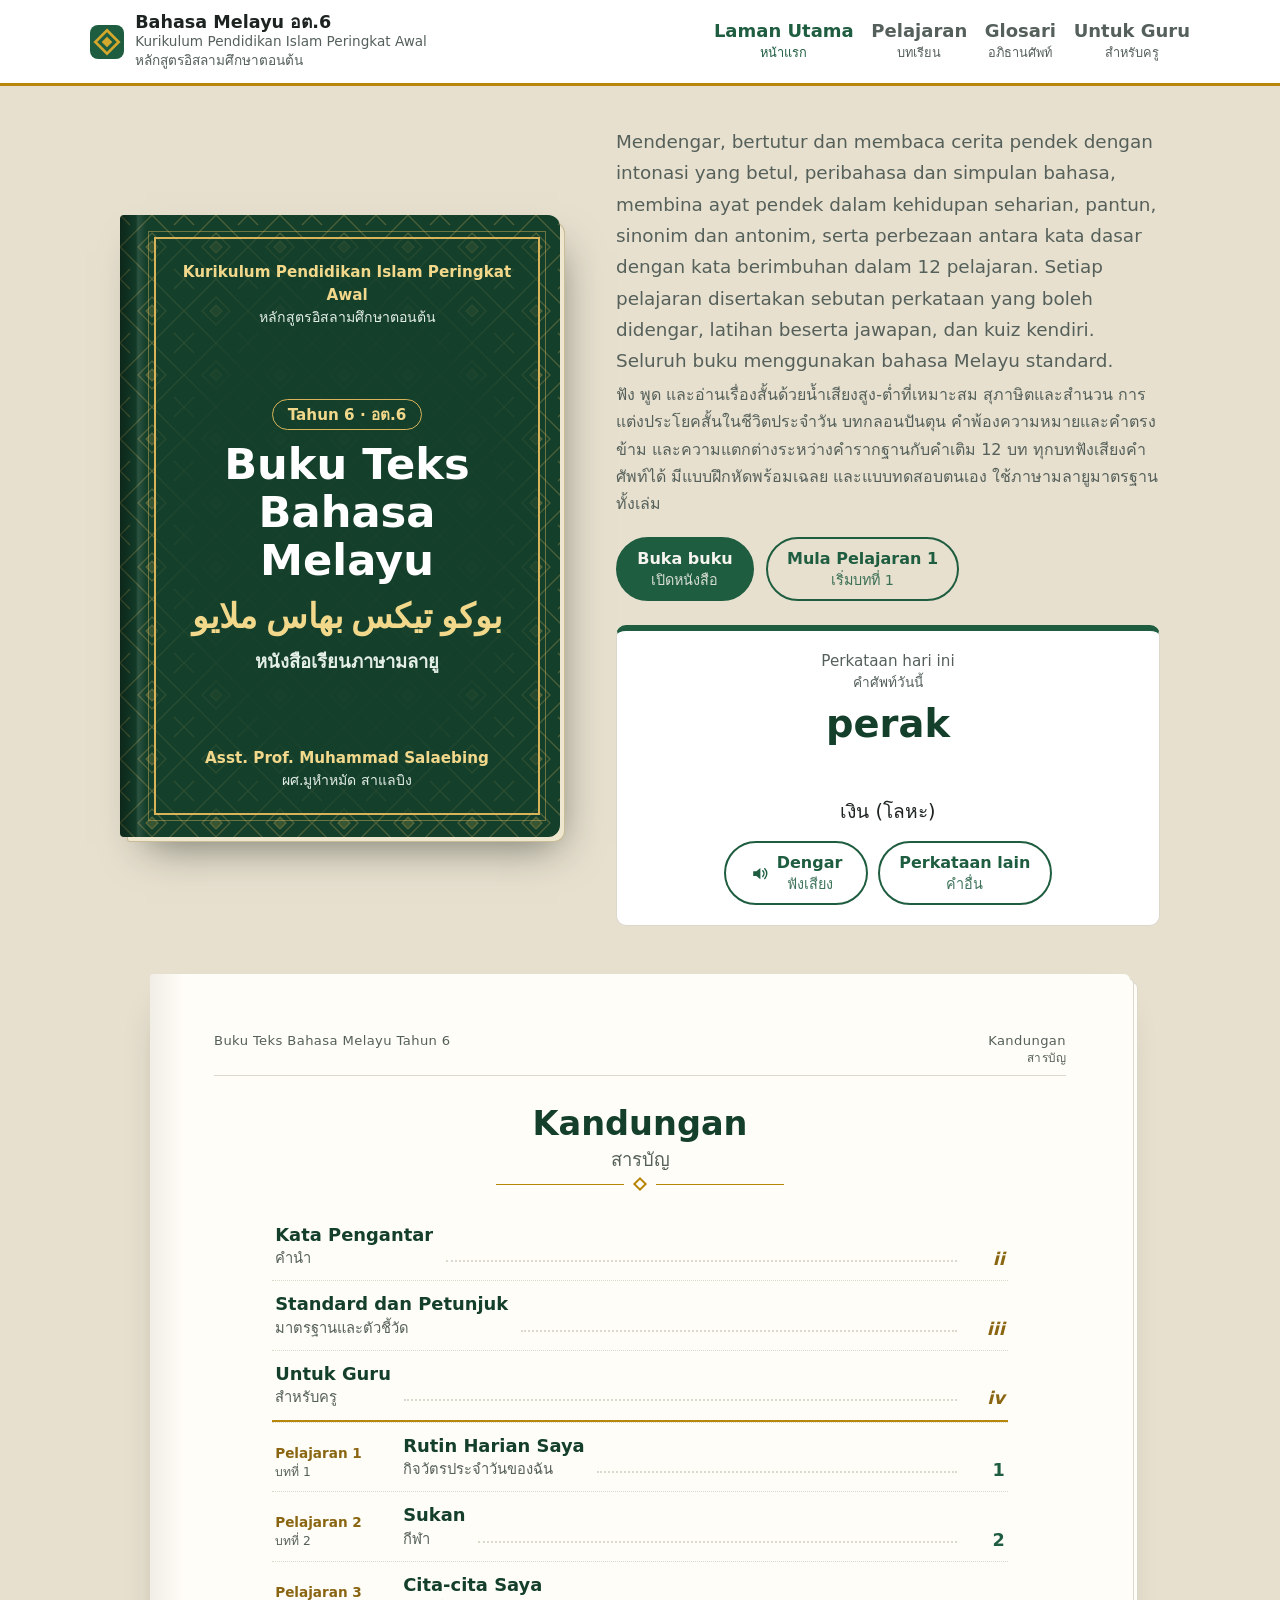
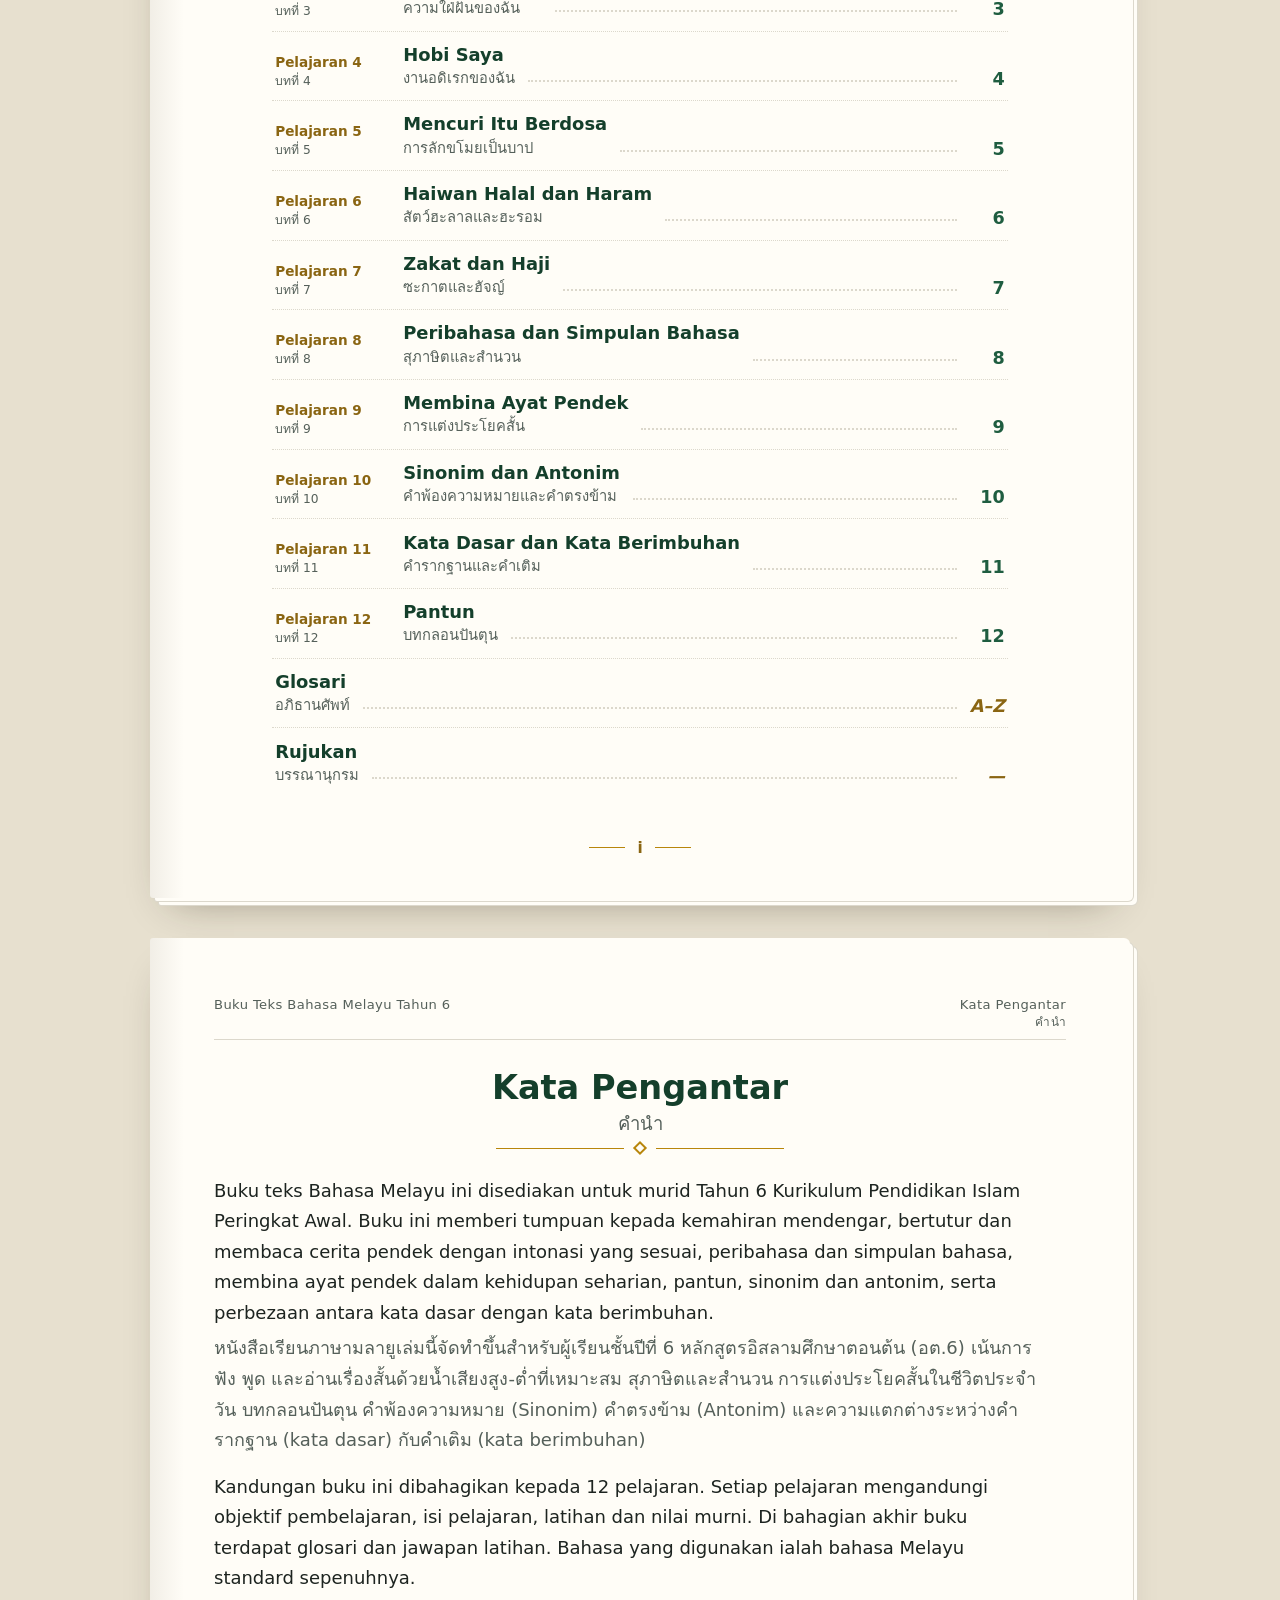
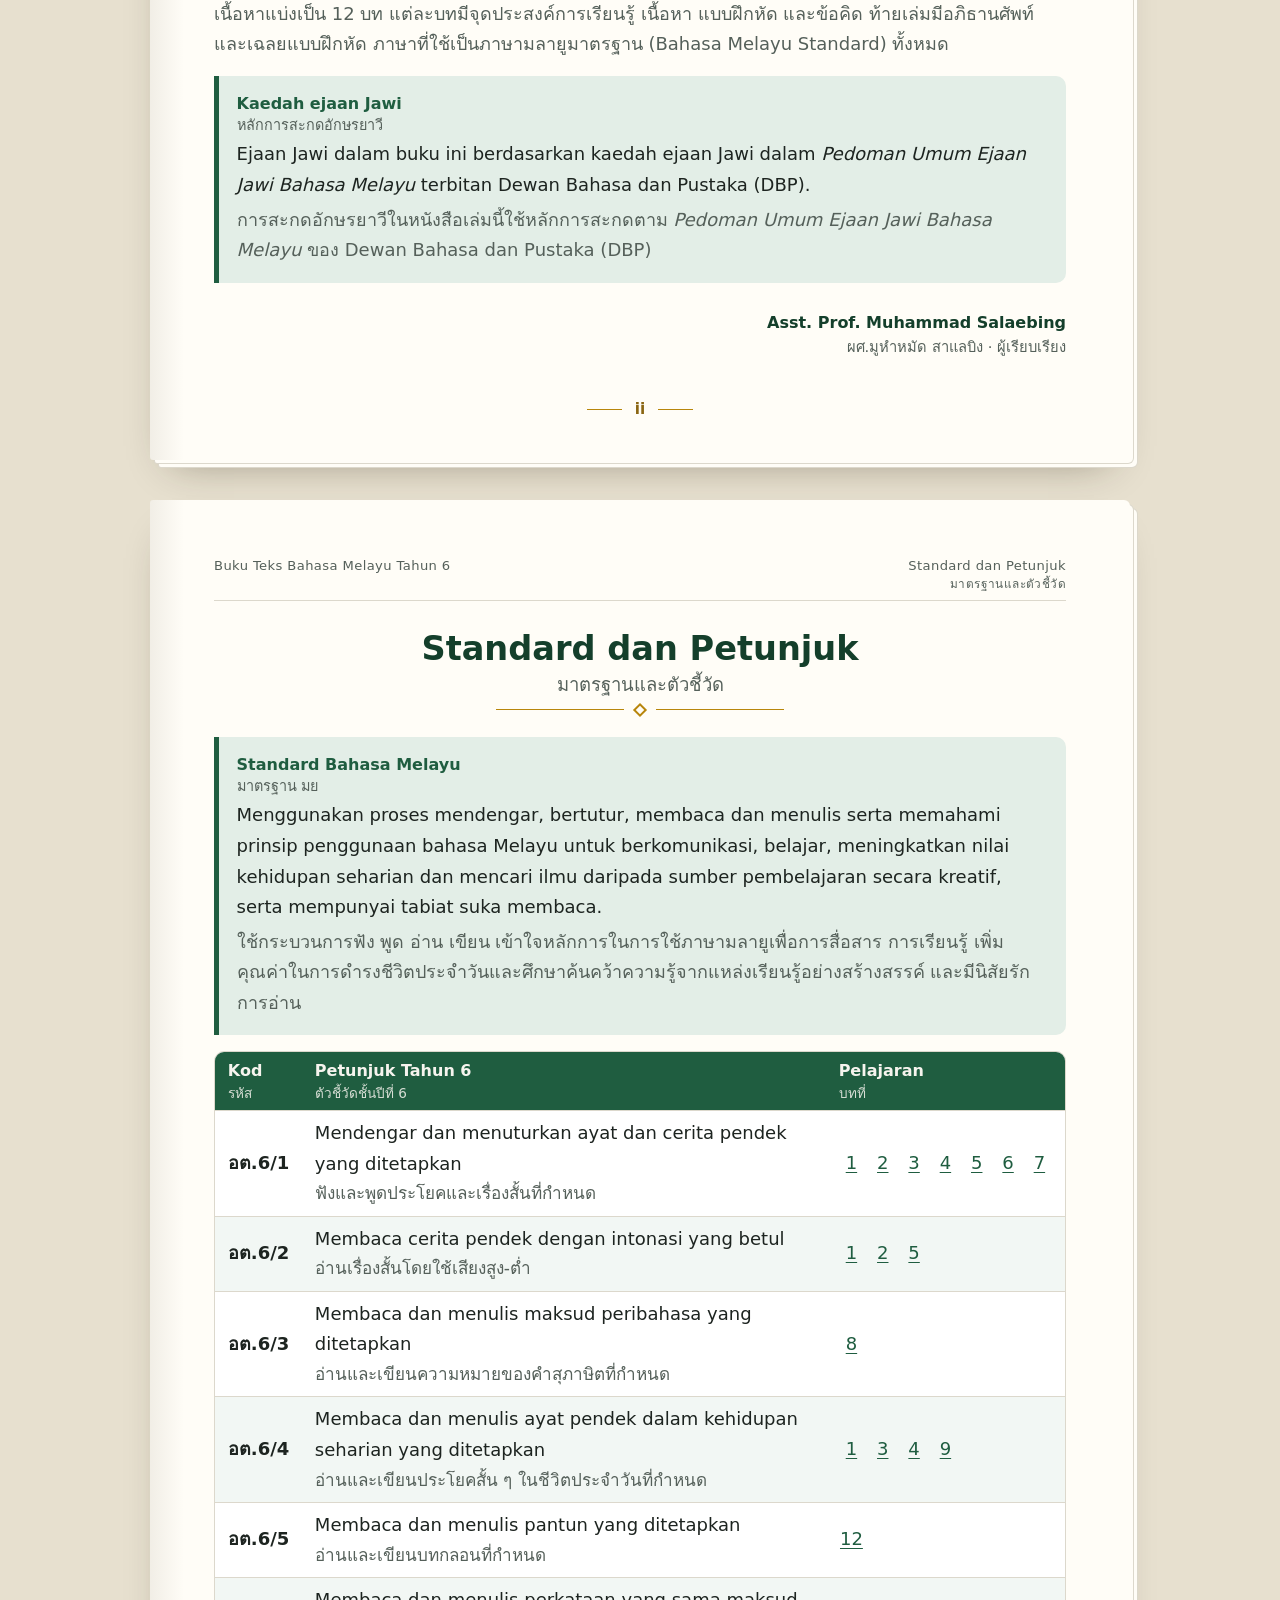
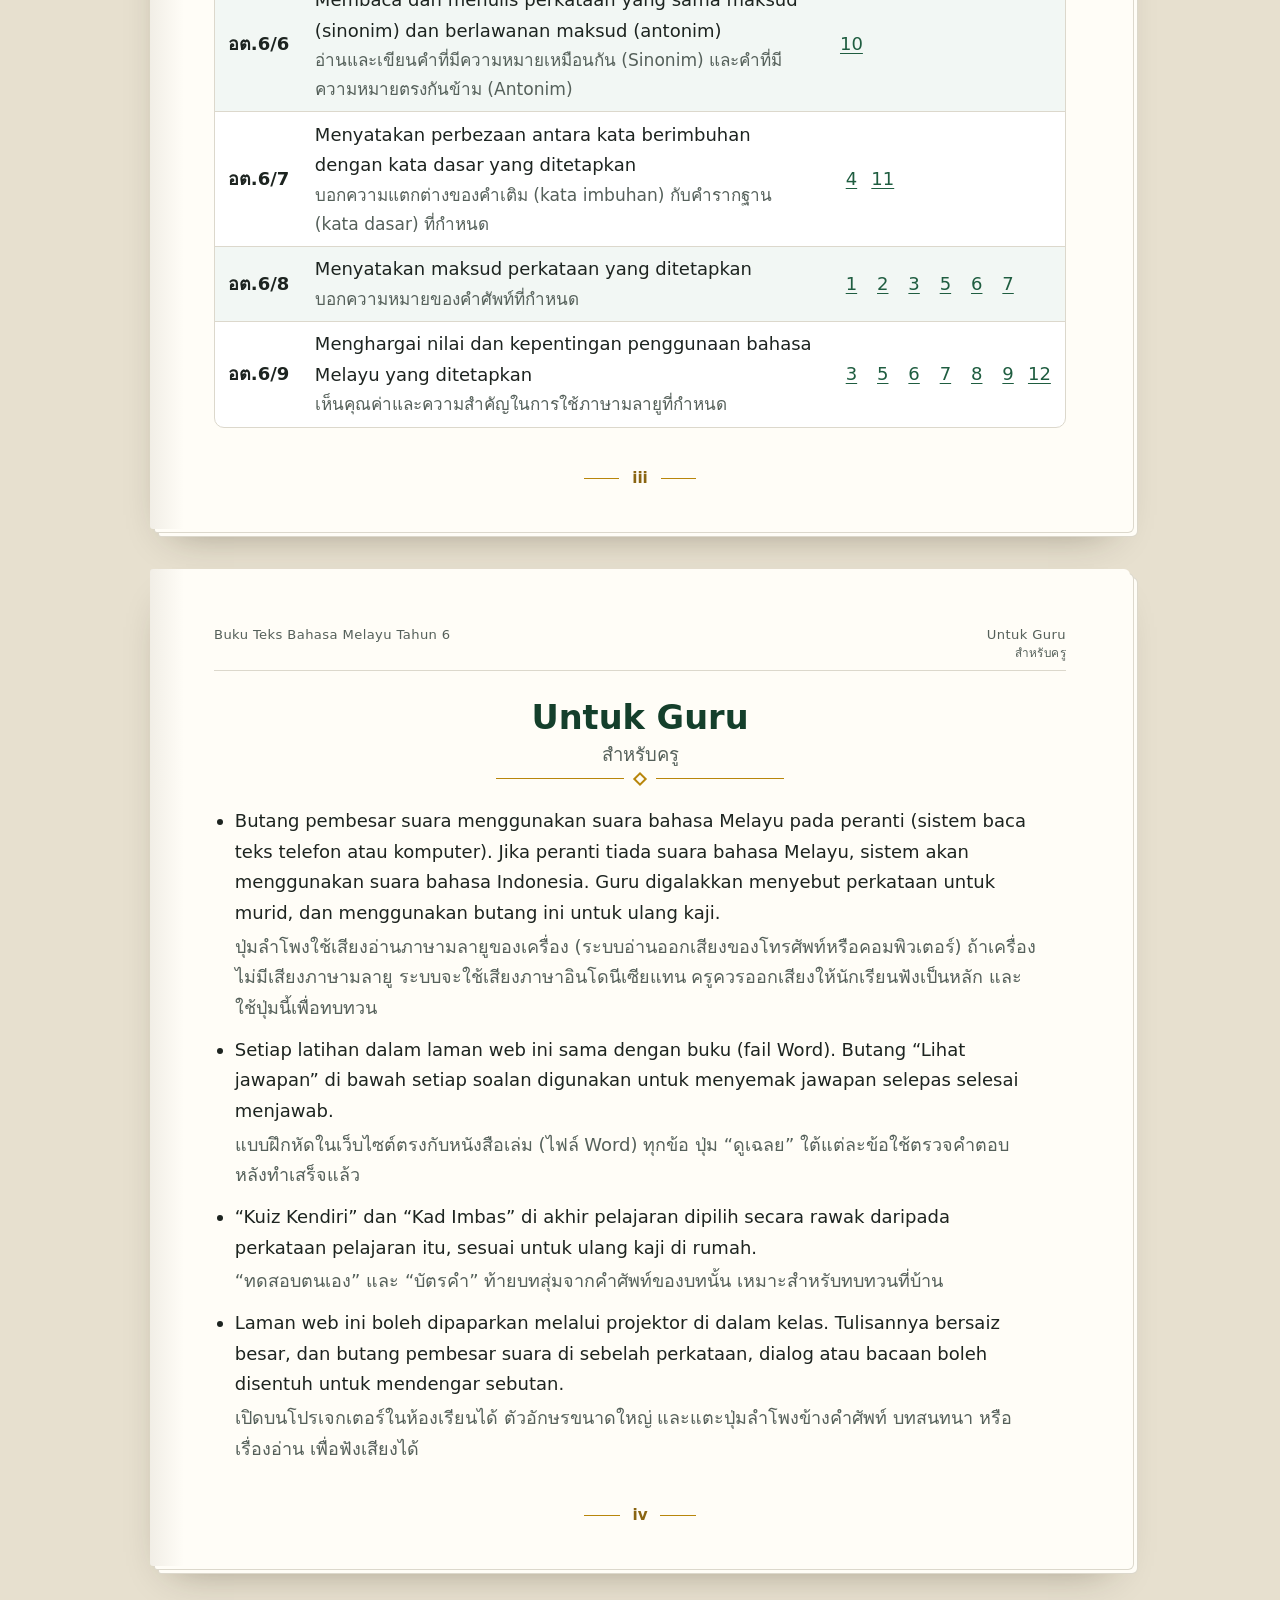
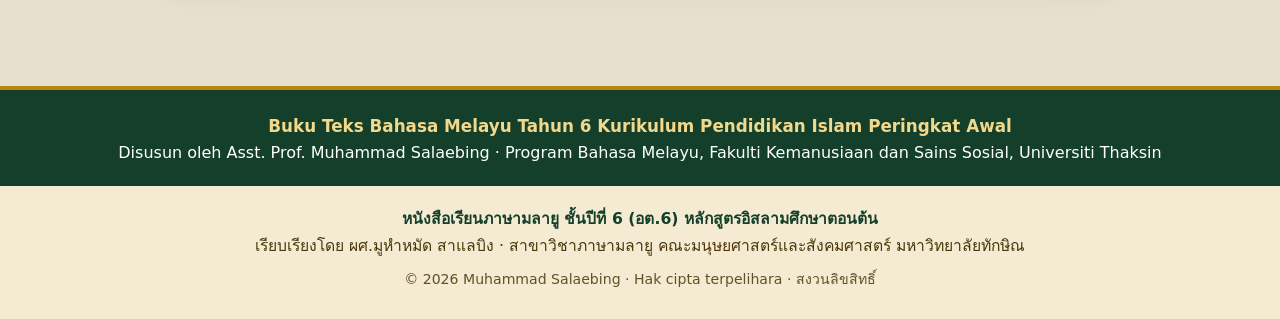
==== commit 87e31160: "เพิ่มหน้า Rujukan (บรรณานุกรม) ท้ายเล่ม - หน้าใหม่ rujukan.html: รายการอ้างอิงแบบ APA ฉบับที่ 7 - เพ" ====
--- a/index.html
+++ b/index.html
@@ -65,7 +65,7 @@
   <p class="running" aria-hidden="true"><span lang="ms">Buku Teks Bahasa Melayu Tahun 6</span><span><span class="bi"><span lang="ms">Kandungan</span><span class="tr">สารบัญ</span></span></span></p>
   <h2 class="sheet-title"><span lang="ms">Kandungan</span><span class="h-th">สารบัญ</span></h2>
   <p class="orn" aria-hidden="true"><span></span></p>
-  <ol class="toc"><li class="toc-front"><a href="#pengenalan"><span class="toc-t"><span lang="ms">Kata Pengantar</span><small>คำนำ</small></span><span class="toc-dots"></span><span class="toc-pg">ii</span></a></li><li class="toc-front"><a href="#standard"><span class="toc-t"><span lang="ms">Standard dan Petunjuk</span><small>มาตรฐานและตัวชี้วัด</small></span><span class="toc-dots"></span><span class="toc-pg">iii</span></a></li><li class="toc-front"><a href="#guru"><span class="toc-t"><span lang="ms">Untuk Guru</span><small>สำหรับครู</small></span><span class="toc-dots"></span><span class="toc-pg">iv</span></a></li><li><a href="pelajaran/01.html"><span class="toc-k"><span class="bi"><span lang="ms">Pelajaran 1</span><span class="tr">บทที่ 1</span></span></span><span class="toc-t">Rutin Harian Saya<small>กิจวัตรประจำวันของฉัน</small></span><span class="toc-dots"></span><span class="toc-pg">1</span></a></li><li><a href="pelajaran/02.html"><span class="toc-k"><span class="bi"><span lang="ms">Pelajaran 2</span><span class="tr">บทที่ 2</span></span></span><span class="toc-t">Sukan<small>กีฬา</small></span><span class="toc-dots"></span><span class="toc-pg">2</span></a></li><li><a href="pelajaran/03.html"><span class="toc-k"><span class="bi"><span lang="ms">Pelajaran 3</span><span class="tr">บทที่ 3</span></span></span><span class="toc-t">Cita-cita Saya<small>ความใฝ่ฝันของฉัน</small></span><span class="toc-dots"></span><span class="toc-pg">3</span></a></li><li><a href="pelajaran/04.html"><span class="toc-k"><span class="bi"><span lang="ms">Pelajaran 4</span><span class="tr">บทที่ 4</span></span></span><span class="toc-t">Hobi Saya<small>งานอดิเรกของฉัน</small></span><span class="toc-dots"></span><span class="toc-pg">4</span></a></li><li><a href="pelajaran/05.html"><span class="toc-k"><span class="bi"><span lang="ms">Pelajaran 5</span><span class="tr">บทที่ 5</span></span></span><span class="toc-t">Mencuri Itu Berdosa<small>การลักขโมยเป็นบาป</small></span><span class="toc-dots"></span><span class="toc-pg">5</span></a></li><li><a href="pelajaran/06.html"><span class="toc-k"><span class="bi"><span lang="ms">Pelajaran 6</span><span class="tr">บทที่ 6</span></span></span><span class="toc-t">Haiwan Halal dan Haram<small>สัตว์ฮะลาลและฮะรอม</small></span><span class="toc-dots"></span><span class="toc-pg">6</span></a></li><li><a href="pelajaran/07.html"><span class="toc-k"><span class="bi"><span lang="ms">Pelajaran 7</span><span class="tr">บทที่ 7</span></span></span><span class="toc-t">Zakat dan Haji<small>ซะกาตและฮัจญ์</small></span><span class="toc-dots"></span><span class="toc-pg">7</span></a></li><li><a href="pelajaran/08.html"><span class="toc-k"><span class="bi"><span lang="ms">Pelajaran 8</span><span class="tr">บทที่ 8</span></span></span><span class="toc-t">Peribahasa dan Simpulan Bahasa<small>สุภาษิตและสำนวน</small></span><span class="toc-dots"></span><span class="toc-pg">8</span></a></li><li><a href="pelajaran/09.html"><span class="toc-k"><span class="bi"><span lang="ms">Pelajaran 9</span><span class="tr">บทที่ 9</span></span></span><span class="toc-t">Membina Ayat Pendek<small>การแต่งประโยคสั้น</small></span><span class="toc-dots"></span><span class="toc-pg">9</span></a></li><li><a href="pelajaran/10.html"><span class="toc-k"><span class="bi"><span lang="ms">Pelajaran 10</span><span class="tr">บทที่ 10</span></span></span><span class="toc-t">Sinonim dan Antonim<small>คำพ้องความหมายและคำตรงข้าม</small></span><span class="toc-dots"></span><span class="toc-pg">10</span></a></li><li><a href="pelajaran/11.html"><span class="toc-k"><span class="bi"><span lang="ms">Pelajaran 11</span><span class="tr">บทที่ 11</span></span></span><span class="toc-t">Kata Dasar dan Kata Berimbuhan<small>คำรากฐานและคำเติม</small></span><span class="toc-dots"></span><span class="toc-pg">11</span></a></li><li><a href="pelajaran/12.html"><span class="toc-k"><span class="bi"><span lang="ms">Pelajaran 12</span><span class="tr">บทที่ 12</span></span></span><span class="toc-t">Pantun<small>บทกลอนปันตุน</small></span><span class="toc-dots"></span><span class="toc-pg">12</span></a></li><li class="toc-front"><a href="glosari.html"><span class="toc-t"><span lang="ms">Glosari</span><small>อภิธานศัพท์</small></span><span class="toc-dots"></span><span class="toc-pg">A–Z</span></a></li></ol>
+  <ol class="toc"><li class="toc-front"><a href="#pengenalan"><span class="toc-t"><span lang="ms">Kata Pengantar</span><small>คำนำ</small></span><span class="toc-dots"></span><span class="toc-pg">ii</span></a></li><li class="toc-front"><a href="#standard"><span class="toc-t"><span lang="ms">Standard dan Petunjuk</span><small>มาตรฐานและตัวชี้วัด</small></span><span class="toc-dots"></span><span class="toc-pg">iii</span></a></li><li class="toc-front"><a href="#guru"><span class="toc-t"><span lang="ms">Untuk Guru</span><small>สำหรับครู</small></span><span class="toc-dots"></span><span class="toc-pg">iv</span></a></li><li><a href="pelajaran/01.html"><span class="toc-k"><span class="bi"><span lang="ms">Pelajaran 1</span><span class="tr">บทที่ 1</span></span></span><span class="toc-t">Rutin Harian Saya<small>กิจวัตรประจำวันของฉัน</small></span><span class="toc-dots"></span><span class="toc-pg">1</span></a></li><li><a href="pelajaran/02.html"><span class="toc-k"><span class="bi"><span lang="ms">Pelajaran 2</span><span class="tr">บทที่ 2</span></span></span><span class="toc-t">Sukan<small>กีฬา</small></span><span class="toc-dots"></span><span class="toc-pg">2</span></a></li><li><a href="pelajaran/03.html"><span class="toc-k"><span class="bi"><span lang="ms">Pelajaran 3</span><span class="tr">บทที่ 3</span></span></span><span class="toc-t">Cita-cita Saya<small>ความใฝ่ฝันของฉัน</small></span><span class="toc-dots"></span><span class="toc-pg">3</span></a></li><li><a href="pelajaran/04.html"><span class="toc-k"><span class="bi"><span lang="ms">Pelajaran 4</span><span class="tr">บทที่ 4</span></span></span><span class="toc-t">Hobi Saya<small>งานอดิเรกของฉัน</small></span><span class="toc-dots"></span><span class="toc-pg">4</span></a></li><li><a href="pelajaran/05.html"><span class="toc-k"><span class="bi"><span lang="ms">Pelajaran 5</span><span class="tr">บทที่ 5</span></span></span><span class="toc-t">Mencuri Itu Berdosa<small>การลักขโมยเป็นบาป</small></span><span class="toc-dots"></span><span class="toc-pg">5</span></a></li><li><a href="pelajaran/06.html"><span class="toc-k"><span class="bi"><span lang="ms">Pelajaran 6</span><span class="tr">บทที่ 6</span></span></span><span class="toc-t">Haiwan Halal dan Haram<small>สัตว์ฮะลาลและฮะรอม</small></span><span class="toc-dots"></span><span class="toc-pg">6</span></a></li><li><a href="pelajaran/07.html"><span class="toc-k"><span class="bi"><span lang="ms">Pelajaran 7</span><span class="tr">บทที่ 7</span></span></span><span class="toc-t">Zakat dan Haji<small>ซะกาตและฮัจญ์</small></span><span class="toc-dots"></span><span class="toc-pg">7</span></a></li><li><a href="pelajaran/08.html"><span class="toc-k"><span class="bi"><span lang="ms">Pelajaran 8</span><span class="tr">บทที่ 8</span></span></span><span class="toc-t">Peribahasa dan Simpulan Bahasa<small>สุภาษิตและสำนวน</small></span><span class="toc-dots"></span><span class="toc-pg">8</span></a></li><li><a href="pelajaran/09.html"><span class="toc-k"><span class="bi"><span lang="ms">Pelajaran 9</span><span class="tr">บทที่ 9</span></span></span><span class="toc-t">Membina Ayat Pendek<small>การแต่งประโยคสั้น</small></span><span class="toc-dots"></span><span class="toc-pg">9</span></a></li><li><a href="pelajaran/10.html"><span class="toc-k"><span class="bi"><span lang="ms">Pelajaran 10</span><span class="tr">บทที่ 10</span></span></span><span class="toc-t">Sinonim dan Antonim<small>คำพ้องความหมายและคำตรงข้าม</small></span><span class="toc-dots"></span><span class="toc-pg">10</span></a></li><li><a href="pelajaran/11.html"><span class="toc-k"><span class="bi"><span lang="ms">Pelajaran 11</span><span class="tr">บทที่ 11</span></span></span><span class="toc-t">Kata Dasar dan Kata Berimbuhan<small>คำรากฐานและคำเติม</small></span><span class="toc-dots"></span><span class="toc-pg">11</span></a></li><li><a href="pelajaran/12.html"><span class="toc-k"><span class="bi"><span lang="ms">Pelajaran 12</span><span class="tr">บทที่ 12</span></span></span><span class="toc-t">Pantun<small>บทกลอนปันตุน</small></span><span class="toc-dots"></span><span class="toc-pg">12</span></a></li><li class="toc-front"><a href="glosari.html"><span class="toc-t"><span lang="ms">Glosari</span><small>อภิธานศัพท์</small></span><span class="toc-dots"></span><span class="toc-pg">A–Z</span></a></li><li class="toc-front"><a href="rujukan.html"><span class="toc-t"><span lang="ms">Rujukan</span><small>บรรณานุกรม</small></span><span class="toc-dots"></span><span class="toc-pg">—</span></a></li></ol>
   <p class="folio" aria-hidden="true"><span>i</span></p>
 </article>
 
--- a/assets/style.css
+++ b/assets/style.css
@@ -407,3 +407,8 @@
   .site-head nav a { font-size: .9rem; text-align: center; }
   .site-head nav a small { font-size: .72rem; }
 }
+
+/* รายการอ้างอิง (Rujukan) — ย่อหน้าแบบแขวน ตามรูปแบบ APA */
+.refs { list-style: none; padding: 0; margin: 1.2rem 0 0; max-width: var(--measure); }
+.refs li { padding-left: 2.2em; text-indent: -2.2em; margin: 0 0 .85rem; line-height: 1.65; overflow-wrap: anywhere; }
+@media print { .refs a { color: inherit; text-decoration: none; } }
